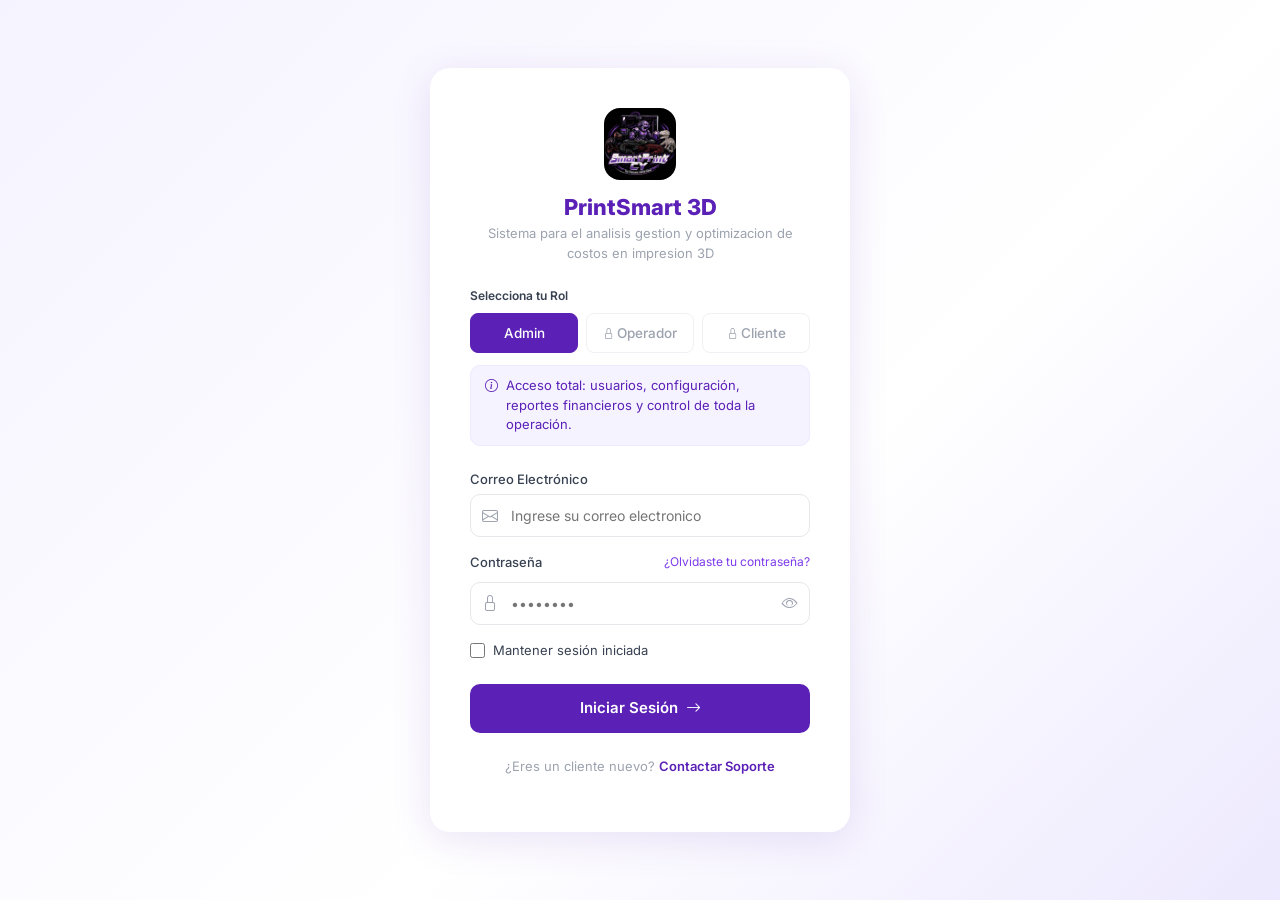
==== 3.TRIMESTRE/1. PROTOTIPO NAVEGABLE/index.html @ d1d39146 "Tercer trimestre" ====
<!DOCTYPE html>
<html lang="es">
<head>
  <meta charset="UTF-8" />
  <meta name="viewport" content="width=device-width, initial-scale=1.0"/>
  <title>PrintSmart 3D</title>

  <!--Favicon-->
  <link rel="icon" type="image/jpeg" href="assets/logo.jpeg"/>

  <!-- Bootstrap 5 (estilos) -->
  <link href="https://cdn.jsdelivr.net/npm/bootstrap@5.3.2/dist/css/bootstrap.min.css" rel="stylesheet"/>
  <!-- Iconos de Bootstrap -->
  <link href="https://cdn.jsdelivr.net/npm/bootstrap-icons@1.11.3/font/bootstrap-icons.min.css" rel="stylesheet"/>
  <!-- Fuente Inter de Google -->
  <link href="https://fonts.googleapis.com/css2?family=Inter:wght@400;500;600;700;800&display=swap" rel="stylesheet"/>

  <!-- Nuestros CSS propios -->
  <link rel="stylesheet" href="css/variables.css"/>
  <link rel="stylesheet" href="css/login.css"/>
</head>
<body>

  <!-- ==========================================
       PANTALLA DE LOGIN
  =========================================== -->
<div class="login-page">
    <div class="login-card">

      <!-- Logo -->
      <div class="login-logo">
        <img src="assets/logo.jpeg" alt="Logo PrintSmart 3D">
      </div>

      <div class="text-center mb-4">
        <h2 class="login-titulo">PrintSmart 3D</h2>
        <p class="login-subtitulo">Sistema para el analisis gestion y optimizacion de costos en impresion 3D</p>
      </div>

      <!-- Selector de Rol -->
      <p class="label-rol">Selecciona tu Rol</p>
      <div class="role-tabs" id="roleTabs">
        <button class="tab-rol activo" onclick="selectRole('Admin', this)">Admin</button>
        <button class="tab-rol" onclick="selectRole('Operador', this)">
            <i class="bi bi-lock" style="font-size:11px; margin-right:3px;"></i>Operador
        </button>
        <button class="tab-rol" onclick="selectRole('Cliente', this)">
            <i class="bi bi-lock" style="font-size:11px; margin-right:3px;"></i>Cliente
        </button>
      </div>

      <!-- Descripción del rol seleccionado -->
        <div class="role-desc mb-4">
            <i class="bi bi-info-circle" id="roleDescIcono"></i>
            <span id="roleDescTexto">
                Acceso total: usuarios, configuración, reportes financieros y control de toda la operación.
            </span>
        </div>

        <!-- Campos bloqueables -->

      <div id="formularioLogin">

        <!-- Campo Email -->
        <label class="campo-label">Correo Electrónico</label>
        <div class="campo-wrapper mb-3">
          <i class="bi bi-envelope campo-icono"></i>
          <input type="email" class="campo-input" id="emailInput"
                 placeholder="Ingrese su correo electronico"/>
        </div>

        <!-- Campo Contraseña -->
        <div class="d-flex justify-content-between mb-1">
          <label class="campo-label">Contraseña</label>
          <a href="#" class="link-olvide">¿Olvidaste tu contraseña?</a>
        </div>
        <div class="campo-wrapper mb-3">
          <i class="bi bi-lock campo-icono"></i>
          <input type="password" class="campo-input" id="passInput"
                 placeholder="••••••••" style="padding-right: 40px;"/>
          <span class="campo-ojo" onclick="toggleContrasena()">
            <i class="bi bi-eye" id="iconoOjo"></i>
          </span>
        </div>

        <!-- Recordar sesión -->
        <div class="d-flex align-items-center gap-2 mb-4">
          <input type="checkbox" id="recordar" class="check-custom"/>
          <label for="recordar" class="check-label">Mantener sesión iniciada</label>
        </div>

      </div><!-- fin formularioLogin -->

      <!-- Mensaje de error (reemplaza el alert) -->
      <div class="alerta-error" id="mensajeError"></div>

      <!-- Botón Iniciar Sesión -->
      <button class="btn-login" id="btnLogin" onclick="iniciarSesion()">
        Iniciar Sesión &nbsp;<i class="bi bi-arrow-right"></i>
      </button>
      <p class="texto-soporte mt-4">
        ¿Eres un cliente nuevo?
        <a href="#" class="link-soporte">Contactar Soporte</a>
      </p>

    </div>
  </div>

  <!-- Bootstrap JS -->
  <script src="https://cdn.jsdelivr.net/npm/bootstrap@5.3.2/dist/js/bootstrap.bundle.min.js"></script>
  <!-- Nuestro JS de Login -->
  <script src="js/login.js"></script>

</body>
</html>
---- 3.TRIMESTRE/1. PROTOTIPO NAVEGABLE/css/variables.css ----
/* =============================================
   VARIABLES GLOBALES
   Aquí defines los colores y tamaños del sitio.
   Cambiar un valor aquí lo cambia EN TODO EL SITIO.
============================================= */
:root {
  /* Paleta de morados */
  --purple-900: #3B0764;
  --purple-800: #4C1D95;
  --purple-700: #5B21B6; /* Color principal */
  --purple-600: #7C3AED;
  --purple-500: #8B5CF6;
  --purple-400: #A78BFA;
  --purple-100: #EDE9FE;
  --purple-50:  #F5F3FF;

  /* Colores de estado */
  --success:  #22C55E;
  --warning:  #F59E0B;
  --danger:   #EF4444;

  /* Textos */
  --text-dark:  #1F2937;
  --text-mid:   #374151;
  --text-muted: #9CA3AF;

  /* Fondo y bordes */
  --bg:     #F8F9FA;
  --border: #F0F0F5;
  --white:  #ffffff;

  /* Medidas del layout */
  --sidebar-ancho:  210px;
  --topbar-alto:     56px;
  --radio:           12px;

  /* Fuente */
  --fuente: 'Inter', sans-serif;
}

/* Reset básico */
* {
  box-sizing: border-box;
  margin: 0;
  padding: 0;
}

body {
  font-family: var(--fuente);
  background: var(--bg);
  color: var(--text-dark);
}

/* Clases de utilidad rápida */
.fw-500 { font-weight: 500; }
.fw-600 { font-weight: 600; }
.fw-700 { font-weight: 700; }
.fw-800 { font-weight: 800; }
.texto-morado  { color: var(--purple-700); }
.texto-muted   { color: var(--text-muted); }
.texto-muted-xs { color: var(--text-muted); font-size: 11.5px; }
.link-morado   { color: var(--purple-600); text-decoration: none; font-weight: 600; }
.link-morado:hover { text-decoration: underline; }
.divisor       { height: 1px; background: var(--border); margin: 16px 0; border: none; }
.estado-online { font-size: 12px; color: var(--success); }
---- 3.TRIMESTRE/1. PROTOTIPO NAVEGABLE/css/login.css ----
/* =============================================
   ESTILOS DE LA PÁGINA DE LOGIN
============================================= */

/* Fondo con gradiente suave */
.login-page {
  min-height: 100vh;
  background: linear-gradient(135deg, #F5F3FF 0%, #ffffff 60%, #EDE9FE 100%);
  display: flex;
  align-items: center;
  justify-content: center;
}

/* Tarjeta central del login */
.login-card {
  background: white;
  border-radius: 20px;
  padding: 40px;
  width: 100%;
  max-width: 420px;
  box-shadow: 0 8px 40px rgba(91, 33, 182, 0.12);
}

/* Logo circular arriba */
.login-logo {
  width: 72px;
  height: 72px;
  background: #1a0a2e;
  border-radius: 16px;
  display: flex;
  align-items: center;
  justify-content: center;
  margin: 0 auto 14px;
  overflow: hidden; /* Recorta la imagen según el border-radius */
}

/* Ajuste de la imagen interna */
.login-logo img {
  width: 100%;
  height: 100%;
  object-fit: cover; /* R hise y llena todo el contenedor sin deformarse */
  display: block;
}

.login-titulo {
  font-size: 22px;
  font-weight: 800;
  color: var(--purple-700);
  margin-bottom: 4px;
}

.login-subtitulo {
  font-size: 13px;
  color: var(--text-muted);
}

/* Selector de roles */
.label-rol {
  font-size: 12px;
  font-weight: 600;
  color: var(--text-mid);
  margin-bottom: 8px;
}

.role-tabs {
  display: flex;
  gap: 8px;
  margin-bottom: 12px;
}

.tab-rol {
  flex: 1;
  padding: 9px 0;
  border: 1px solid var(--border);
  background: white;
  border-radius: 8px;
  font-size: 13.5px;
  font-weight: 500;
  color: var(--text-muted);
  cursor: pointer;
  font-family: var(--fuente);
  transition: all 0.2s;
}

.tab-rol:hover {
  border-color: var(--purple-400);
  color: var(--purple-700);
}

.tab-rol.activo {
  background: var(--purple-700);
  color: white;
  border-color: var(--purple-700);
}

/* Caja de descripción del rol */
.role-desc {
  background: var(--purple-50);
  border: 1px solid var(--purple-100);
  border-radius: 10px;
  padding: 10px 14px;
  font-size: 13px;
  color: var(--purple-700);
  display: flex;
  gap: 8px;
  align-items: flex-start;
}

/* Etiqueta de campo */
.campo-label {
  font-size: 13px;
  font-weight: 500;
  color: var(--text-mid);
  display: block;
  margin-bottom: 5px;
}

/* Wrapper con icono izquierdo */
.campo-wrapper {
  position: relative;
}

.campo-icono {
  position: absolute;
  left: 12px;
  top: 50%;
  transform: translateY(-50%);
  color: var(--text-muted);
  font-size: 16px;
}

/* Input del login */
.campo-input {
  width: 100%;
  border: 1px solid #E5E7EB;
  border-radius: 10px;
  padding: 10px 14px 10px 40px;
  font-size: 14px;
  font-family: var(--fuente);
  color: var(--text-mid);
  outline: none;
  transition: border-color 0.2s;
}

.campo-input:focus {
  border-color: var(--purple-500);
  box-shadow: 0 0 0 3px rgba(139, 92, 246, 0.12);
}

/* Ojo para mostrar/ocultar contraseña */
.campo-ojo {
  position: absolute;
  right: 12px;
  top: 50%;
  transform: translateY(-50%);
  color: var(--text-muted);
  cursor: pointer;
  font-size: 16px;
}

/* Enlace "olvidaste contraseña" */
.link-olvide {
  font-size: 12px;
  color: var(--purple-600);
  text-decoration: none;
}

.link-olvide:hover { text-decoration: underline; }

/* Checkbox */
.check-custom {
  width: 15px;
  height: 15px;
  accent-color: var(--purple-700);
  cursor: pointer;
}

.check-label {
  font-size: 13px;
  color: var(--text-mid);
  cursor: pointer;
}

/* Botón principal de login */
.btn-login {
  width: 100%;
  background: var(--purple-700);
  color: white;
  border: none;
  border-radius: 10px;
  padding: 13px;
  font-size: 15px;
  font-weight: 600;
  font-family: var(--fuente);
  cursor: pointer;
  transition: background 0.2s, transform 0.1s;
}

.btn-login:hover {
  background: var(--purple-800);
  transform: translateY(-1px);
}

.btn-login:active { transform: translateY(0); }

/* Texto inferior */
.texto-soporte {
  font-size: 13px;
  color: var(--text-muted);
  text-align: center;
}

.link-soporte {
  color: var(--purple-700);
  font-weight: 600;
  text-decoration: none;
}

.link-soporte:hover { text-decoration: underline; }
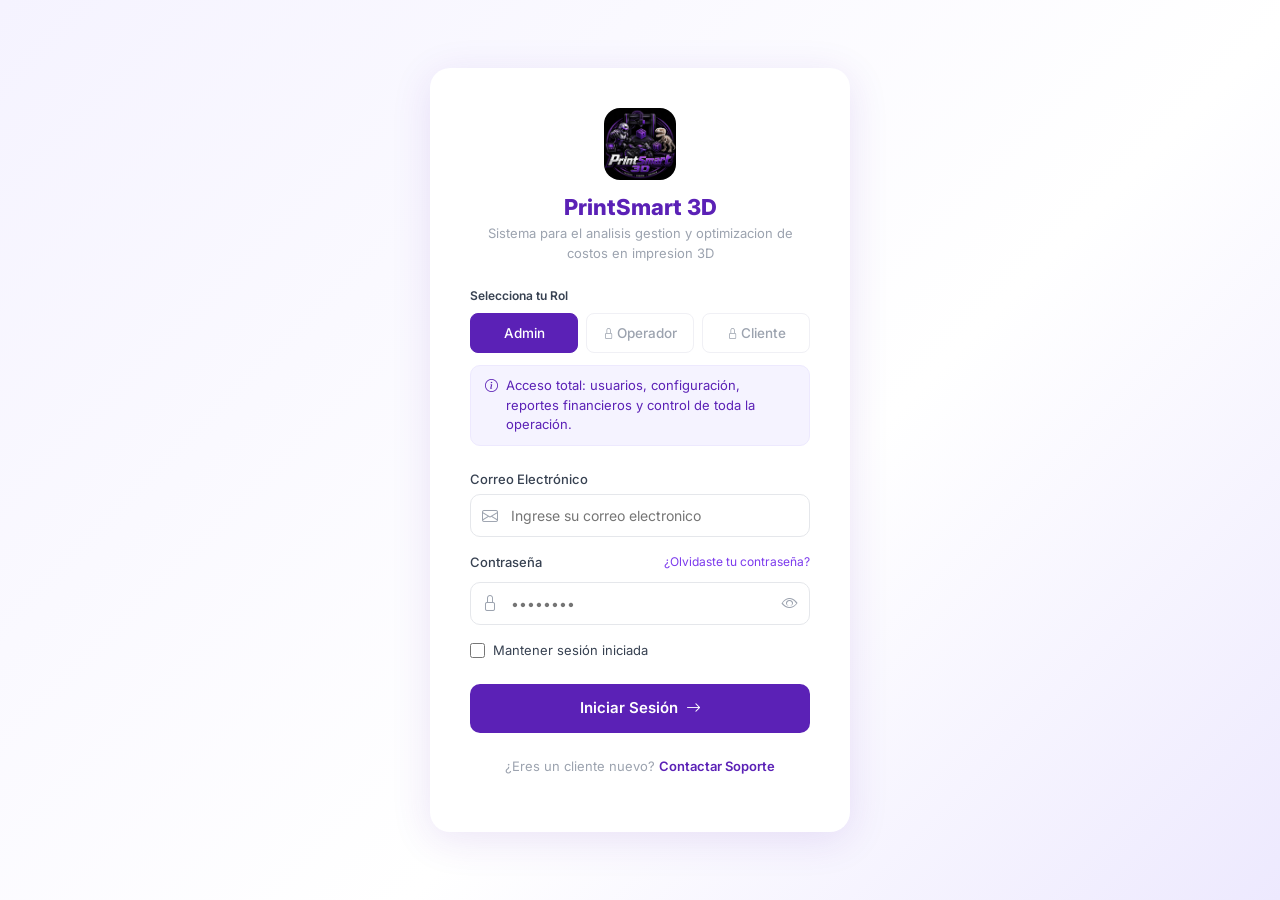
==== commit 6424214a: "actualicacion de logo en index" ====
--- a/3.TRIMESTRE/1. PROTOTIPO NAVEGABLE/index.html
+++ b/3.TRIMESTRE/1. PROTOTIPO NAVEGABLE/index.html
@@ -6,7 +6,7 @@
   <title>PrintSmart 3D</title>
 
   <!--Favicon-->
-  <link rel="icon" type="image/jpeg" href="assets/logo.jpeg"/>
+  <link rel="icon" type="image/jpeg" href="assets/logo2.jpeg"/>
 
   <!-- Bootstrap 5 (estilos) -->
   <link href="https://cdn.jsdelivr.net/npm/bootstrap@5.3.2/dist/css/bootstrap.min.css" rel="stylesheet"/>
@@ -29,7 +29,7 @@
 
       <!-- Logo -->
       <div class="login-logo">
-        <img src="assets/logo.jpeg" alt="Logo PrintSmart 3D">
+        <img src="assets/logo2.jpeg" alt="Logo PrintSmart 3D">
       </div>
 
       <div class="text-center mb-4">
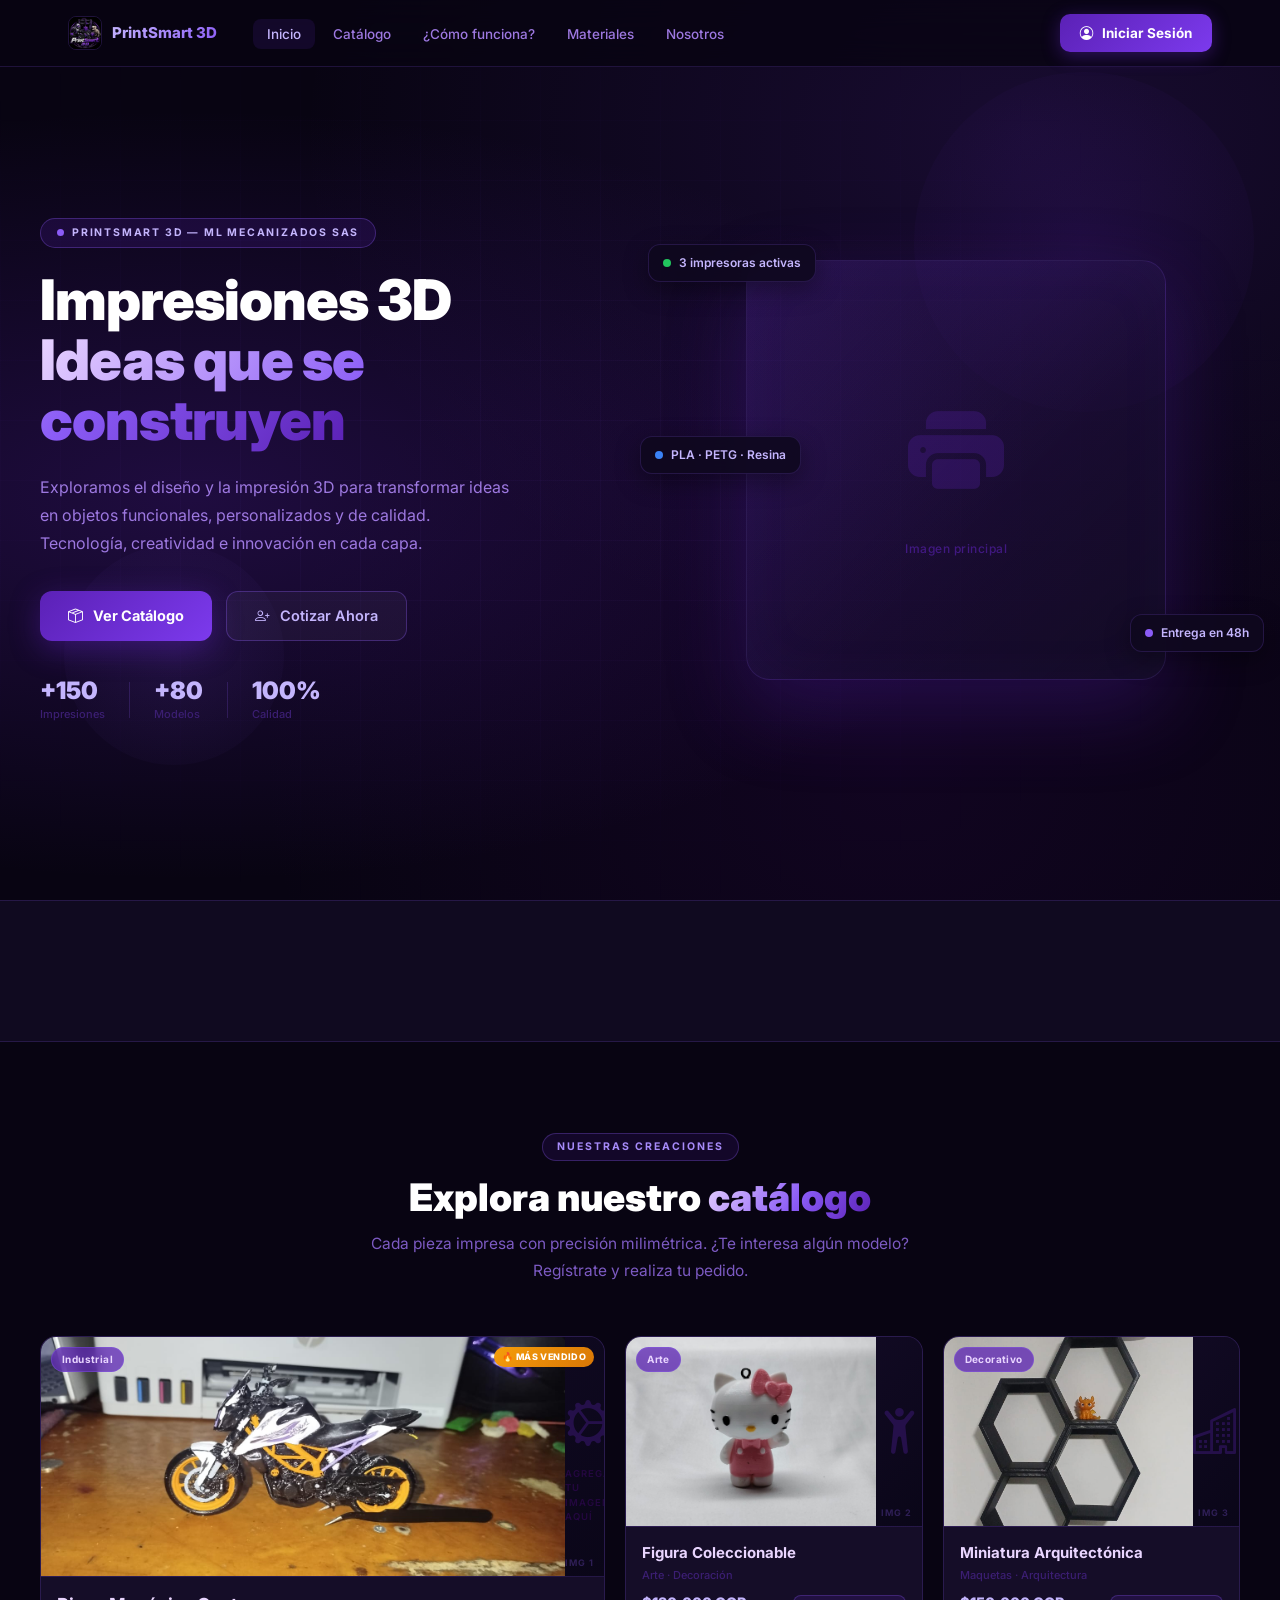
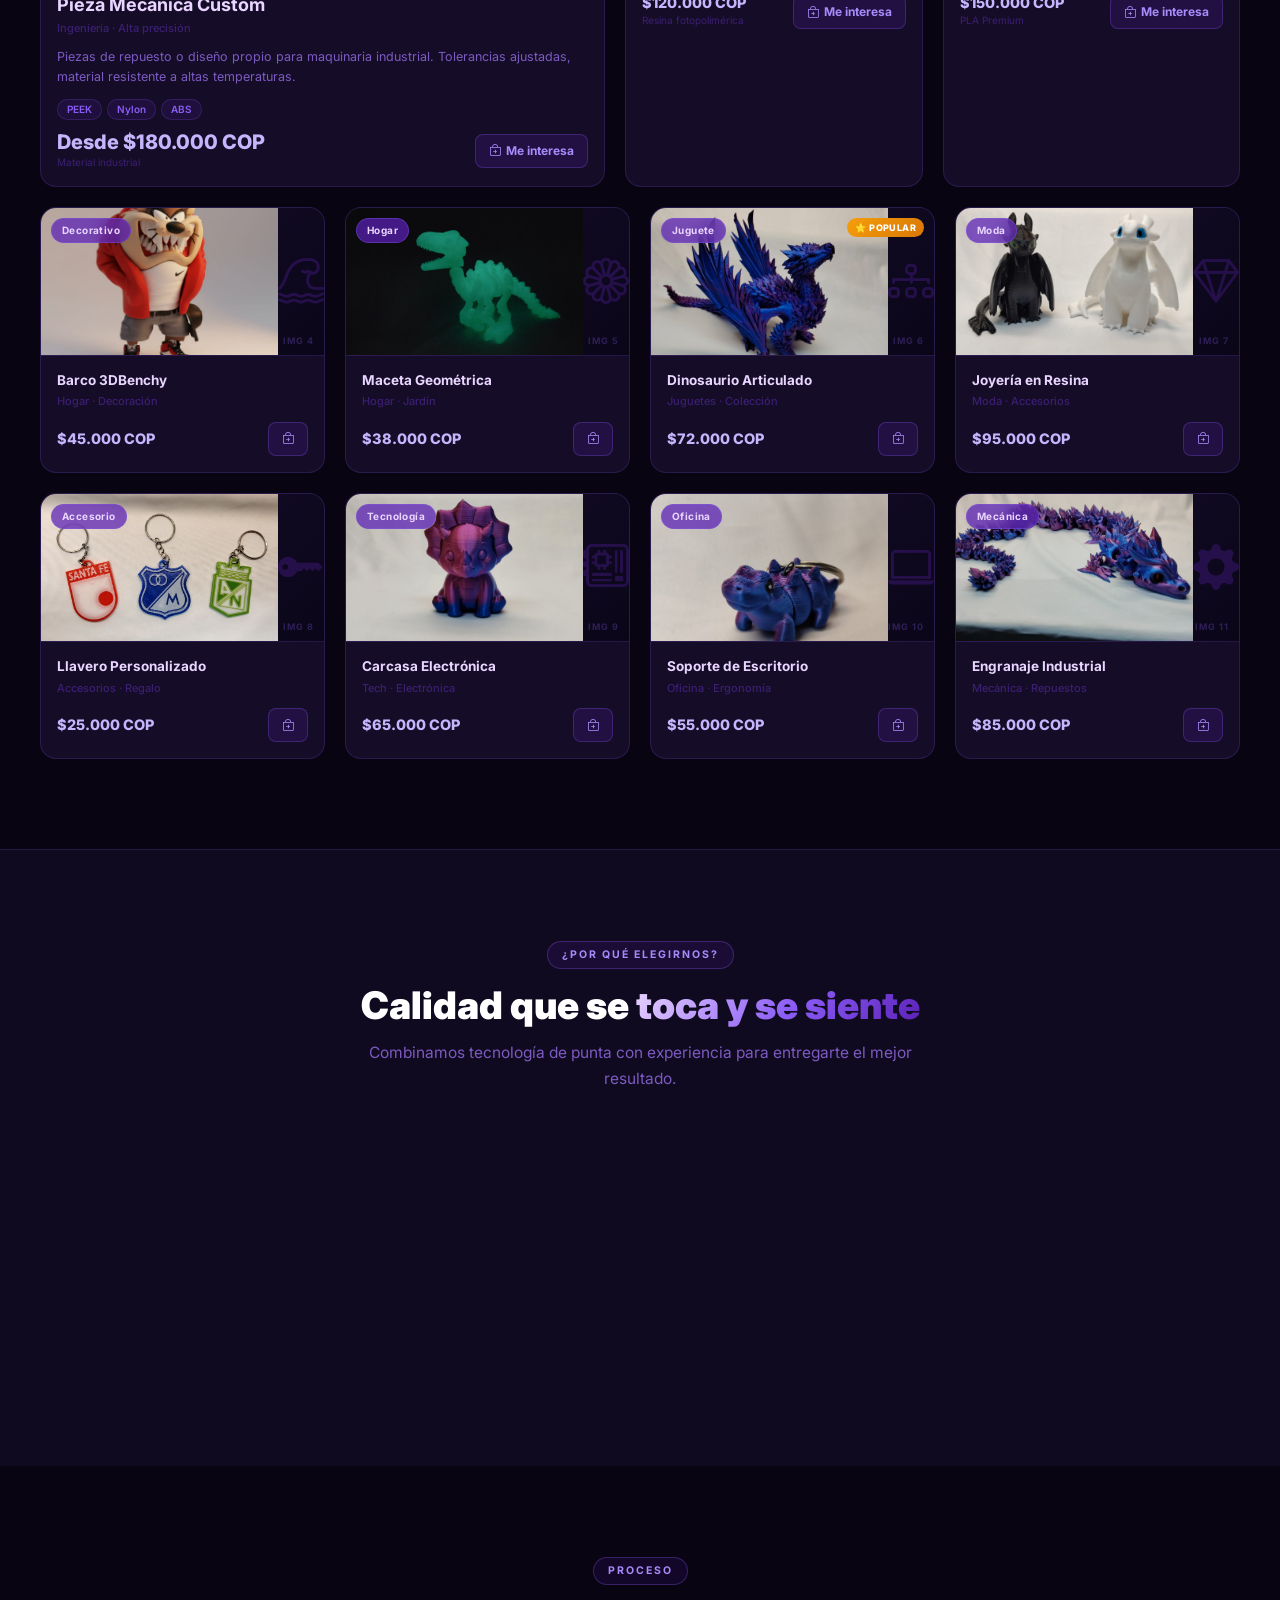
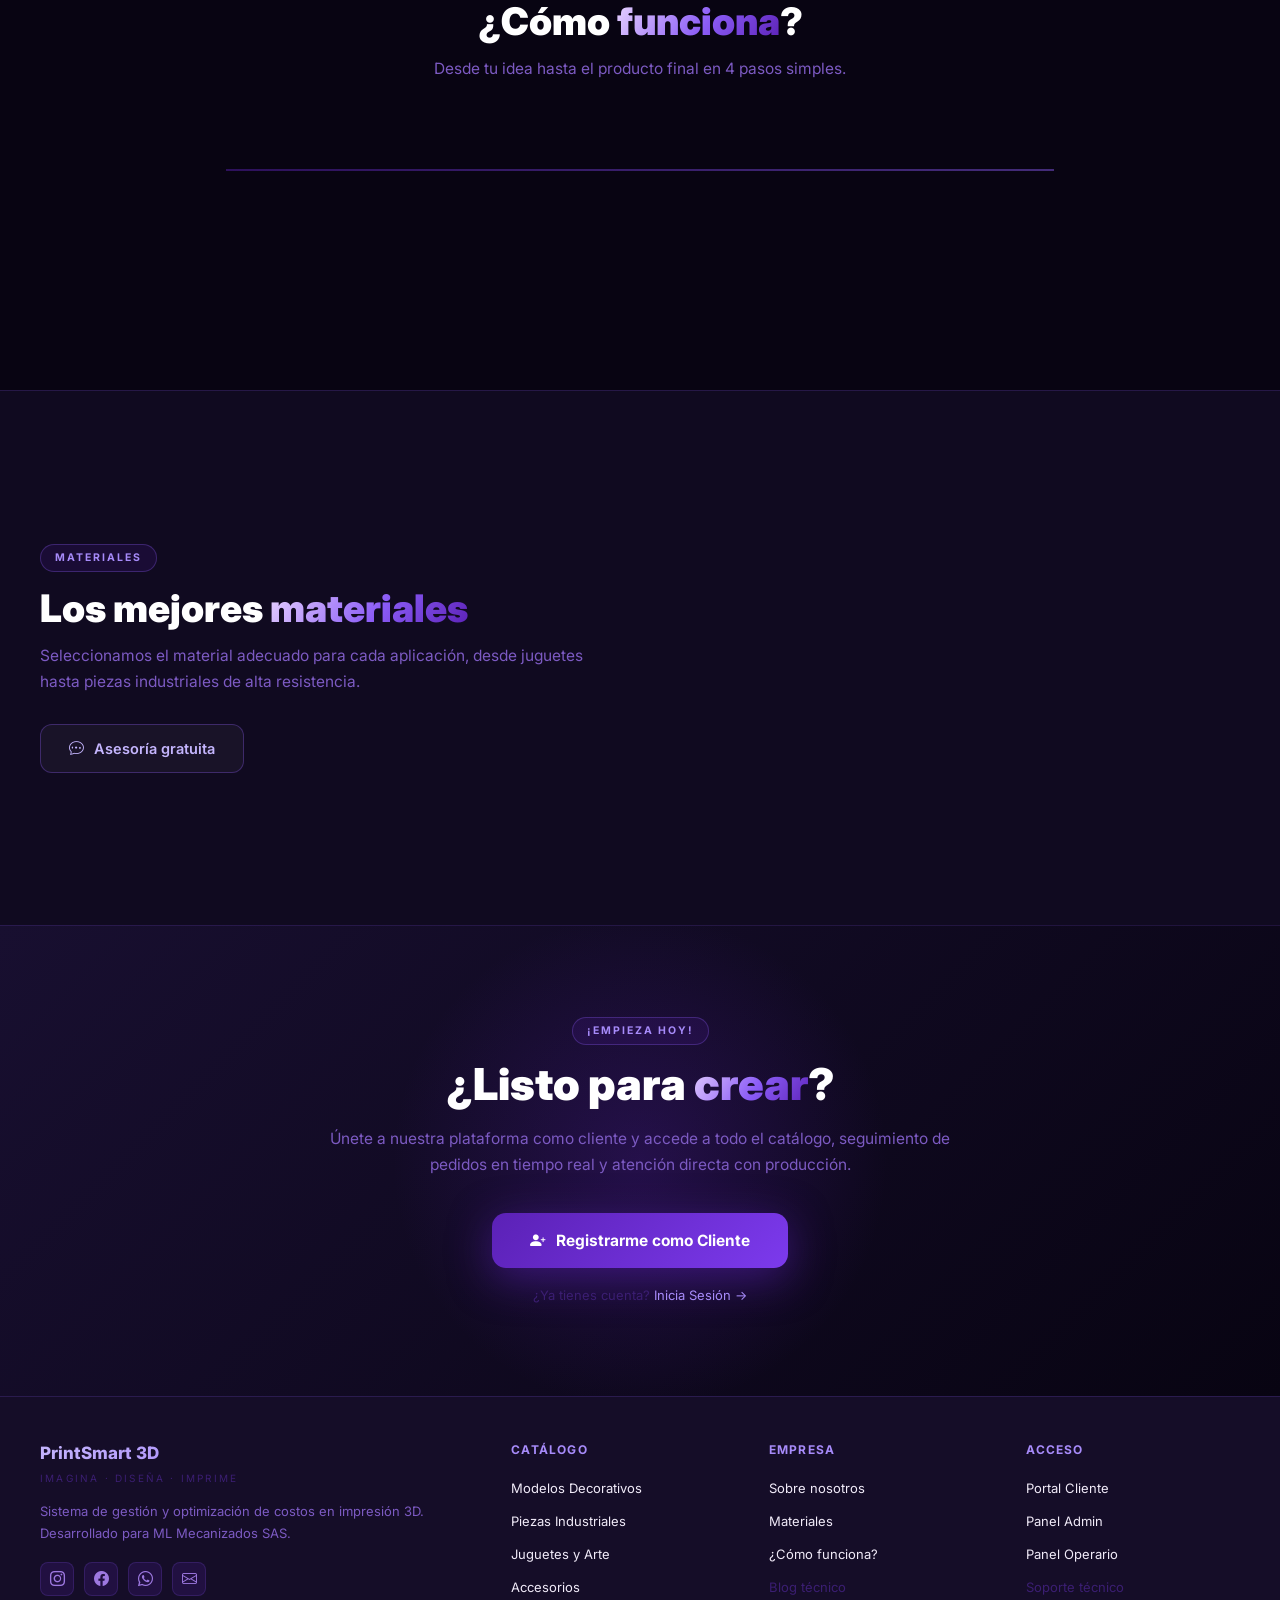
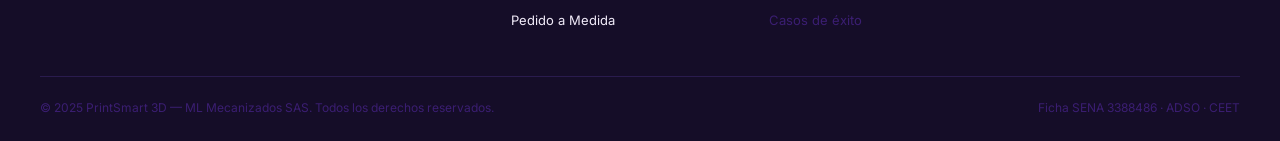
==== commit a6c1a0d1: "Ajustes en index" ====
--- a/3.TRIMESTRE/1. PROTOTIPO NAVEGABLE/index.html
+++ b/3.TRIMESTRE/1. PROTOTIPO NAVEGABLE/index.html
@@ -4,112 +4,863 @@
   <meta charset="UTF-8" />
   <meta name="viewport" content="width=device-width, initial-scale=1.0"/>
   <title>PrintSmart 3D</title>
-
-  <!--Favicon-->
   <link rel="icon" type="image/jpeg" href="assets/logo2.jpeg"/>
 
-  <!-- Bootstrap 5 (estilos) -->
+  <!-- Bootstrap 5 -->
   <link href="https://cdn.jsdelivr.net/npm/bootstrap@5.3.2/dist/css/bootstrap.min.css" rel="stylesheet"/>
-  <!-- Iconos de Bootstrap -->
+  <!-- Bootstrap Icons -->
   <link href="https://cdn.jsdelivr.net/npm/bootstrap-icons@1.11.3/font/bootstrap-icons.min.css" rel="stylesheet"/>
-  <!-- Fuente Inter de Google -->
-  <link href="https://fonts.googleapis.com/css2?family=Inter:wght@400;500;600;700;800&display=swap" rel="stylesheet"/>
-
-  <!-- Nuestros CSS propios -->
+  <!-- Inter Font -->
+  <link href="https://fonts.googleapis.com/css2?family=Inter:wght@400;500;600;700;800;900&display=swap" rel="stylesheet"/>
+
+  <!-- CSS propios -->
   <link rel="stylesheet" href="css/variables.css"/>
-  <link rel="stylesheet" href="css/login.css"/>
+  <link rel="stylesheet" href="css/landing.css"/>
 </head>
-<body>
-
-  <!-- ==========================================
-       PANTALLA DE LOGIN
-  =========================================== -->
-<div class="login-page">
-    <div class="login-card">
-
-      <!-- Logo -->
-      <div class="login-logo">
-        <img src="assets/logo2.jpeg" alt="Logo PrintSmart 3D">
-      </div>
-
-      <div class="text-center mb-4">
-        <h2 class="login-titulo">PrintSmart 3D</h2>
-        <p class="login-subtitulo">Sistema para el analisis gestion y optimizacion de costos en impresion 3D</p>
-      </div>
-
-      <!-- Selector de Rol -->
-      <p class="label-rol">Selecciona tu Rol</p>
-      <div class="role-tabs" id="roleTabs">
-        <button class="tab-rol activo" onclick="selectRole('Admin', this)">Admin</button>
-        <button class="tab-rol" onclick="selectRole('Operador', this)">
-            <i class="bi bi-lock" style="font-size:11px; margin-right:3px;"></i>Operador
+<body class="landing-body">
+
+<!--NAVBAR-->
+<nav class="lnav" id="lnav">
+  <div class="lnav-inner">
+
+    <a class="lnav-brand" href="#">
+      <img src="assets/logo2.jpeg" alt="PrintSmart 3D" class="lnav-logo-img"/>
+      <span class="lnav-brand-txt">PrintSmart 3D</span>
+    </a>
+
+    <ul class="lnav-links">
+      <li><a href="#inicio"       class="lnav-active">Inicio</a></li>
+      <li><a href="#catalogo">Catálogo</a></li>
+      <li><a href="#como-funciona">¿Cómo funciona?</a></li>
+      <li><a href="#materiales">Materiales</a></li>
+      <li><a href="#nosotros">Nosotros</a></li>
+    </ul>
+
+    <button class="btn-lnav-login" onclick="abrirModal('Admin')">
+      <i class="bi bi-person-circle"></i> Iniciar Sesión
+    </button>
+
+  </div>
+</nav>
+
+<!--HERO -->
+<section class="hero-wrap" id="inicio">
+  <div class="hero-grid-bg"></div>
+  <div class="hero-orb o1"></div>
+  <div class="hero-orb o2"></div>
+
+  <div class="hero-inner">
+
+    <!-- Texto izquierdo -->
+    <div>
+      <div class="hero-badge">
+        <div class="badge-pulse"></div>
+        PrintSmart 3D — ML Mecanizados SAS
+      </div>
+
+      <h1 class="hero-h1">
+        Impresiones 3D<br>
+        <span class="grad-txt">Ideas que se construyen</span>
+      </h1>
+
+      <p class="hero-desc">
+        Exploramos el diseño y la impresión 3D para transformar ideas
+        en objetos funcionales, personalizados y de calidad.
+        Tecnología, creatividad e innovación en cada capa.
+      </p>
+
+      <div class="hero-btns">
+        <button class="btn-hero-p"
+          onclick="document.getElementById('catalogo').scrollIntoView({behavior:'smooth'})">
+          <i class="bi bi-box-seam"></i> Ver Catálogo
         </button>
-        <button class="tab-rol" onclick="selectRole('Cliente', this)">
-            <i class="bi bi-lock" style="font-size:11px; margin-right:3px;"></i>Cliente
+        <button class="btn-hero-s" onclick="abrirModal('Cliente')">
+          <i class="bi bi-person-plus"></i> Cotizar Ahora
         </button>
       </div>
 
-      <!-- Descripción del rol seleccionado -->
-        <div class="role-desc mb-4">
-            <i class="bi bi-info-circle" id="roleDescIcono"></i>
-            <span id="roleDescTexto">
-                Acceso total: usuarios, configuración, reportes financieros y control de toda la operación.
-            </span>
-        </div>
-
-        <!-- Campos bloqueables -->
-
-      <div id="formularioLogin">
-
-        <!-- Campo Email -->
-        <label class="campo-label">Correo Electrónico</label>
-        <div class="campo-wrapper mb-3">
-          <i class="bi bi-envelope campo-icono"></i>
-          <input type="email" class="campo-input" id="emailInput"
-                 placeholder="Ingrese su correo electronico"/>
-        </div>
-
-        <!-- Campo Contraseña -->
-        <div class="d-flex justify-content-between mb-1">
-          <label class="campo-label">Contraseña</label>
-          <a href="#" class="link-olvide">¿Olvidaste tu contraseña?</a>
-        </div>
-        <div class="campo-wrapper mb-3">
-          <i class="bi bi-lock campo-icono"></i>
-          <input type="password" class="campo-input" id="passInput"
-                 placeholder="••••••••" style="padding-right: 40px;"/>
-          <span class="campo-ojo" onclick="toggleContrasena()">
-            <i class="bi bi-eye" id="iconoOjo"></i>
-          </span>
-        </div>
-
-        <!-- Recordar sesión -->
-        <div class="d-flex align-items-center gap-2 mb-4">
-          <input type="checkbox" id="recordar" class="check-custom"/>
-          <label for="recordar" class="check-label">Mantener sesión iniciada</label>
-        </div>
-
-      </div><!-- fin formularioLogin -->
-
-      <!-- Mensaje de error (reemplaza el alert) -->
-      <div class="alerta-error" id="mensajeError"></div>
-
-      <!-- Botón Iniciar Sesión -->
-      <button class="btn-login" id="btnLogin" onclick="iniciarSesion()">
+      <div class="hero-ministats">
+        <div class="hero-mini-item">
+          <div class="hero-mini-num">+150</div>
+          <div class="hero-mini-lbl">Impresiones</div>
+        </div>
+        <div class="hero-mini-div"></div>
+        <div class="hero-mini-item">
+          <div class="hero-mini-num">+80</div>
+          <div class="hero-mini-lbl">Modelos</div>
+        </div>
+        <div class="hero-mini-div"></div>
+        <div class="hero-mini-item">
+          <div class="hero-mini-num">100%</div>
+          <div class="hero-mini-lbl">Calidad</div>
+        </div>
+      </div>
+    </div>
+
+    <!-- Visual derecho — IMAGEN HERO (espacio para foto principal) -->
+    <div class="hero-visual">
+      <div class="hchip c1">
+        <div class="cdot verde"></div> 3 impresoras activas
+      </div>
+      <div class="hchip c2">
+        <div class="cdot morado"></div> Entrega en 48h
+      </div>
+      <div class="hchip c3">
+        <div class="cdot azul"></div> PLA · PETG · Resina
+      </div>
+
+      <div class="hero-frame">
+        <!--
+          ╔══════════════════════════════════╗
+          ║  IMAGEN HERO — coloca aquí tu    ║
+          ║  foto principal de la impresora  ║
+          ║  o el producto estrella.         ║
+          ║                                  ║
+          ║  Reemplaza este div por:         ║
+          ║  <img src="assets/hero.jpg"      ║
+          ║       style="width:100%;         ║
+          ║       height:100%;               ║
+          ║       object-fit:cover"/>        ║
+          ╚══════════════════════════════════╝
+        -->
+        <div class="hero-placeholder-icon">
+          <i class="bi bi-printer-fill"></i>
+          <span>Imagen principal</span>
+        </div>
+      </div>
+    </div>
+
+  </div>
+</section>
+
+<!-- BARRA DE ESTADÍSTICAS -->
+<section class="stats-bar">
+  <div class="stats-inner">
+    <div class="fade-up">
+      <div class="stat-num">+150</div>
+      <div class="stat-lbl">Impresiones realizadas</div>
+    </div>
+    <div class="fade-up">
+      <div class="stat-num">+80</div>
+      <div class="stat-lbl">Modelos diseñados</div>
+    </div>
+    <div class="fade-up">
+      <div class="stat-num">100%</div>
+      <div class="stat-lbl">Proyectos personalizados</div>
+    </div>
+    <div class="fade-up">
+      <div class="stat-num">48h</div>
+      <div class="stat-lbl">Tiempo promedio de entrega</div>
+    </div>
+  </div>
+</section>
+
+<!--CATÁLOGO — 11 PRODUCTOS -->
+<section class="catalogo-sec" id="catalogo">
+  <div class="sec-wrap">
+
+    <div class="cat-header">
+      <div class="sec-tag">Nuestras Creaciones</div>
+      <h2 class="sec-h2">Explora nuestro <span class="grad-txt">catálogo</span></h2>
+      <p class="sec-sub">
+        Cada pieza impresa con precisión milimétrica.
+        ¿Te interesa algún modelo? Regístrate y realiza tu pedido.
+      </p>
+    </div>
+
+    <!-- ── FILA 1: 1 grande + 2 medianos ── -->
+    <div class="prod-fila-top">
+
+      <!-- PRODUCTO 1 — FEATURED -->
+      <div class="pcard featured" onclick="mostrarInteres('Pieza Mecánica Custom')">
+        <div class="pimg">
+          <img src="img/7.jpeg"
+              style="width:100%; height:100%; object-fit:cover;"/>
+          <div class="pimg-icon">
+            <i class="bi bi-gear-wide-connected"></i>
+            <span class="pimg-lbl">AGREGA TU IMAGEN AQUÍ</span>
+          </div>
+          <span class="pbadge">Industrial</span>
+          <span class="pbadge-hot">🔥 Más vendido</span>
+          <span class="img-num">IMG 1</span>
+        </div>
+        <div class="pbody">
+          <div class="pnombre">Pieza Mecánica Custom</div>
+          <div class="pcategoria">Ingeniería · Alta precisión</div>
+          <div class="pdesc">
+            Piezas de repuesto o diseño propio para maquinaria industrial.
+            Tolerancias ajustadas, material resistente a altas temperaturas.
+          </div>
+          <div class="ptags">
+            <span class="ptag">PEEK</span>
+            <span class="ptag">Nylon</span>
+            <span class="ptag">ABS</span>
+          </div>
+          <div class="pfooter">
+            <div>
+              <div class="pprecio">Desde $180.000 COP</div>
+              <div class="pmaterial">Material industrial</div>
+            </div>
+            <button class="btn-interes"
+              onclick="event.stopPropagation(); mostrarInteres('Pieza Mecánica Custom')">
+              <i class="bi bi-bag-plus"></i> Me interesa
+            </button>
+          </div>
+        </div>
+      </div>
+
+      <!-- PRODUCTO 2 — MEDIUM -->
+      <div class="pcard medium" onclick="mostrarInteres('Figura Coleccionable')">
+        <div class="pimg">
+            <img src="img/9.jpeg"
+              style="width:100%; height:100%; object-fit:cover;"/>
+          <div class="pimg-icon">
+            <i class="bi bi-person-arms-up"></i>
+          </div>
+          <span class="pbadge">Arte</span>
+          <span class="img-num">IMG 2</span>
+        </div>
+        <div class="pbody">
+          <div class="pnombre">Figura Coleccionable</div>
+          <div class="pcategoria">Arte · Decoración</div>
+          <div class="pfooter">
+            <div>
+              <div class="pprecio">$120.000 COP</div>
+              <div class="pmaterial">Resina fotopolimérica</div>
+            </div>
+            <button class="btn-interes"
+              onclick="event.stopPropagation(); mostrarInteres('Figura Coleccionable')">
+              <i class="bi bi-bag-plus"></i> Me interesa
+            </button>
+          </div>
+        </div>
+      </div>
+
+      <!-- PRODUCTO 3 — MEDIUM -->
+      <div class="pcard medium" onclick="mostrarInteres('Miniatura Arquitectónica')">
+        <div class="pimg">
+          <img src="img/8.jpeg"
+            style="width:100%; height:100%; object-fit:cover;"/>
+          <div class="pimg-icon">
+            <i class="bi bi-buildings"></i>
+          </div>
+          <span class="pbadge">Decorativo</span>
+          <span class="img-num">IMG 3</span>
+        </div>
+        <div class="pbody">
+          <div class="pnombre">Miniatura Arquitectónica</div>
+          <div class="pcategoria">Maquetas · Arquitectura</div>
+          <div class="pfooter">
+            <div>
+              <div class="pprecio">$150.000 COP</div>
+              <div class="pmaterial">PLA Premium</div>
+            </div>
+            <button class="btn-interes"
+              onclick="event.stopPropagation(); mostrarInteres('Miniatura Arquitectónica')">
+              <i class="bi bi-bag-plus"></i> Me interesa
+            </button>
+          </div>
+        </div>
+      </div>
+
+    </div><!-- fin fila-top -->
+
+    <!-- ── FILA 2: 4 pequeños ── -->
+    <div class="prod-fila-mid">
+
+      <!-- PRODUCTO 4 -->
+      <div class="pcard small" onclick="mostrarInteres('Barco 3DBenchy')">
+        <div class="pimg">
+          <img src="img/6.jpeg"
+              style="width:100%; height:100%; object-fit:cover;"/>
+          <div class="pimg-icon"><i class="bi bi-tsunami"></i></div>
+          <span class="pbadge">Decorativo</span>
+          <span class="img-num">IMG 4</span>
+        </div>
+        <div class="pbody">
+          <div class="pnombre">Barco 3DBenchy</div>
+          <div class="pcategoria">Hogar · Decoración</div>
+          <div class="pfooter">
+            <div><div class="pprecio">$45.000 COP</div></div>
+            <button class="btn-interes"
+              onclick="event.stopPropagation(); mostrarInteres('Barco 3DBenchy')">
+              <i class="bi bi-bag-plus"></i>
+            </button>
+          </div>
+        </div>
+      </div>
+
+      <!-- PRODUCTO 5 -->
+      <div class="pcard small" onclick="mostrarInteres('Maceta Geométrica')">
+        <div class="pimg">
+          <img src="img/5.jpeg"
+              style="width:100%; height:100%; object-fit:cover;"/>
+          <div class="pimg-icon"><i class="bi bi-flower1"></i></div>
+          <span class="pbadge">Hogar</span>
+          <span class="img-num">IMG 5</span>
+        </div>
+        <div class="pbody">
+          <div class="pnombre">Maceta Geométrica</div>
+          <div class="pcategoria">Hogar · Jardín</div>
+          <div class="pfooter">
+            <div><div class="pprecio">$38.000 COP</div></div>
+            <button class="btn-interes"
+              onclick="event.stopPropagation(); mostrarInteres('Maceta Geométrica')">
+              <i class="bi bi-bag-plus"></i>
+            </button>
+          </div>
+        </div>
+      </div>
+
+      <!-- PRODUCTO 6 -->
+      <div class="pcard small" onclick="mostrarInteres('Dinosaurio Articulado')">
+        <div class="pimg">
+         <img src="img/4.jpeg"
+              style="width:100%; height:100%; object-fit:cover;"/>
+          <div class="pimg-icon"><i class="bi bi-diagram-3"></i></div>
+          <span class="pbadge">Juguete</span>
+          <span class="pbadge-hot">⭐ Popular</span>
+          <span class="img-num">IMG 6</span>
+        </div>
+        <div class="pbody">
+          <div class="pnombre">Dinosaurio Articulado</div>
+          <div class="pcategoria">Juguetes · Colección</div>
+          <div class="pfooter">
+            <div><div class="pprecio">$72.000 COP</div></div>
+            <button class="btn-interes"
+              onclick="event.stopPropagation(); mostrarInteres('Dinosaurio Articulado')">
+              <i class="bi bi-bag-plus"></i>
+            </button>
+          </div>
+        </div>
+      </div>
+
+      <!-- PRODUCTO 7 -->
+      <div class="pcard small" onclick="mostrarInteres('Joyería en Resina')">
+        <div class="pimg">
+          <img src="img/2.jpeg"
+              style="width:100%; height:100%; object-fit:cover;"/>
+          <div class="pimg-icon"><i class="bi bi-gem"></i></div>
+          <span class="pbadge">Moda</span>
+          <span class="img-num">IMG 7</span>
+        </div>
+        <div class="pbody">
+          <div class="pnombre">Joyería en Resina</div>
+          <div class="pcategoria">Moda · Accesorios</div>
+          <div class="pfooter">
+            <div><div class="pprecio">$95.000 COP</div></div>
+            <button class="btn-interes"
+              onclick="event.stopPropagation(); mostrarInteres('Joyería en Resina')">
+              <i class="bi bi-bag-plus"></i>
+            </button>
+          </div>
+        </div>
+      </div>
+
+    </div><!-- fin fila-mid -->
+
+    <!-- ── FILA 3: 4 pequeños ── -->
+    <div class="prod-fila-bot">
+
+      <!-- PRODUCTO 8 -->
+      <div class="pcard small" onclick="mostrarInteres('Llavero Personalizado')">
+        <div class="pimg">
+          <img src="img/3.jpeg"
+              style="width:100%; height:100%; object-fit:cover;"/>
+          <div class="pimg-icon"><i class="bi bi-key-fill"></i></div>
+          <span class="pbadge">Accesorio</span>
+          <span class="img-num">IMG 8</span>
+        </div>
+        <div class="pbody">
+          <div class="pnombre">Llavero Personalizado</div>
+          <div class="pcategoria">Accesorios · Regalo</div>
+          <div class="pfooter">
+            <div><div class="pprecio">$25.000 COP</div></div>
+            <button class="btn-interes"
+              onclick="event.stopPropagation(); mostrarInteres('Llavero Personalizado')">
+              <i class="bi bi-bag-plus"></i>
+            </button>
+          </div>
+        </div>
+      </div>
+
+      <!-- PRODUCTO 9 -->
+      <div class="pcard small" onclick="mostrarInteres('Carcasa Electrónica')">
+        <div class="pimg">
+          <img src="img/12.jpeg"
+              style="width:100%; height:100%; object-fit:cover;"/>
+          <div class="pimg-icon"><i class="bi bi-motherboard"></i></div>
+          <span class="pbadge">Tecnología</span>
+          <span class="img-num">IMG 9</span>
+        </div>
+        <div class="pbody">
+          <div class="pnombre">Carcasa Electrónica</div>
+          <div class="pcategoria">Tech · Electrónica</div>
+          <div class="pfooter">
+            <div><div class="pprecio">$65.000 COP</div></div>
+            <button class="btn-interes"
+              onclick="event.stopPropagation(); mostrarInteres('Carcasa Electrónica')">
+              <i class="bi bi-bag-plus"></i>
+            </button>
+          </div>
+        </div>
+      </div>
+
+      <!-- PRODUCTO 10 -->
+      <div class="pcard small" onclick="mostrarInteres('Soporte de Escritorio')">
+        <div class="pimg">
+         <img src="img/11.jpeg"
+              style="width:100%; height:100%; object-fit:cover;"/>
+          <div class="pimg-icon"><i class="bi bi-laptop"></i></div>
+          <span class="pbadge">Oficina</span>
+          <span class="img-num">IMG 10</span>
+        </div>
+        <div class="pbody">
+          <div class="pnombre">Soporte de Escritorio</div>
+          <div class="pcategoria">Oficina · Ergonomía</div>
+          <div class="pfooter">
+            <div><div class="pprecio">$55.000 COP</div></div>
+            <button class="btn-interes"
+              onclick="event.stopPropagation(); mostrarInteres('Soporte de Escritorio')">
+              <i class="bi bi-bag-plus"></i>
+            </button>
+          </div>
+        </div>
+      </div>
+
+      <!-- PRODUCTO 11 -->
+      <div class="pcard small" onclick="mostrarInteres('Engranaje Industrial')">
+        <div class="pimg">
+          <img src="img/1.jpeg"
+              style="width:100%; height:100%; object-fit:cover;"/>
+          <div class="pimg-icon"><i class="bi bi-gear-fill"></i></div>
+          <span class="pbadge">Mecánica</span>
+          <span class="img-num">IMG 11</span>
+        </div>
+        <div class="pbody">
+          <div class="pnombre">Engranaje Industrial</div>
+          <div class="pcategoria">Mecánica · Repuestos</div>
+          <div class="pfooter">
+            <div><div class="pprecio">$85.000 COP</div></div>
+            <button class="btn-interes"
+              onclick="event.stopPropagation(); mostrarInteres('Engranaje Industrial')">
+              <i class="bi bi-bag-plus"></i>
+            </button>
+          </div>
+        </div>
+      </div>
+
+    </div><!-- fin fila-bot -->
+
+  </div><!-- fin sec-wrap -->
+</section>
+
+<!--¿POR QUÉ ELEGIRNOS?-->
+<section class="features-sec" id="nosotros">
+  <div class="sec-wrap text-center">
+    <div class="sec-tag">¿Por qué elegirnos?</div>
+    <h2 class="sec-h2">Calidad que se <span class="grad-txt">toca y se siente</span></h2>
+    <p class="sec-sub">
+      Combinamos tecnología de punta con experiencia para entregarte el mejor resultado.
+    </p>
+
+    <div class="features-grid">
+      <div class="fcard fade-up">
+        <div class="fcard-ico">🖨️</div>
+        <div class="fcard-titulo">Diseño 3D a Medida</div>
+        <div class="fcard-desc">
+          Modelamos desde cero o adaptamos tu archivo.
+          Resolución de hasta 0.05 mm por capa.
+        </div>
+      </div>
+      <div class="fcard fade-up">
+        <div class="fcard-ico">🧪</div>
+        <div class="fcard-titulo">Materiales Variados</div>
+        <div class="fcard-desc">
+          PLA, PETG, ABS, TPU, Resina fotopolimérica
+          y más según tu necesidad específica.
+        </div>
+      </div>
+      <div class="fcard fade-up">
+        <div class="fcard-ico">🎯</div>
+        <div class="fcard-titulo">Impresión Precisa</div>
+        <div class="fcard-desc">
+          Control de calidad en cada etapa del proceso.
+          Cada capa, un compromiso con el detalle.
+        </div>
+      </div>
+      <div class="fcard fade-up">
+        <div class="fcard-ico">⚡</div>
+        <div class="fcard-titulo">Entrega Rápida</div>
+        <div class="fcard-desc">
+          Desde prototipos hasta proyectos creativos.
+          Entrega garantizada en 24–72 horas.
+        </div>
+      </div>
+    </div>
+  </div>
+</section>
+
+<!-- ¿CÓMO FUNCIONA?-->
+<section class="proceso-sec" id="como-funciona">
+  <div class="sec-wrap text-center">
+    <div class="sec-tag">Proceso</div>
+    <h2 class="sec-h2">¿Cómo <span class="grad-txt">funciona</span>?</h2>
+    <p class="sec-sub">Desde tu idea hasta el producto final en 4 pasos simples.</p>
+
+    <div class="proceso-steps">
+      <div class="pstep fade-up">
+        <div class="step-num">01</div>
+        <div class="step-titulo">Elige tu modelo</div>
+        <div class="step-desc">
+          Explora nuestro catálogo o cuéntanos tu idea personalizada.
+        </div>
+      </div>
+      <div class="pstep fade-up">
+        <div class="step-num">02</div>
+        <div class="step-titulo">Regístrate</div>
+        <div class="step-desc">
+          Crea tu cuenta de cliente para gestionar y rastrear tu pedido.
+        </div>
+      </div>
+      <div class="pstep fade-up">
+        <div class="step-num">03</div>
+        <div class="step-titulo">Imprimimos</div>
+        <div class="step-desc">
+          Nuestros técnicos procesan y validan cada pieza con precisión.
+        </div>
+      </div>
+      <div class="pstep fade-up">
+        <div class="step-num">04</div>
+        <div class="step-titulo">Entregamos</div>
+        <div class="step-desc">
+          Recibe tu producto terminado con garantía de calidad incluida.
+        </div>
+      </div>
+    </div>
+  </div>
+</section>
+
+<!-- MATERIALES-->
+<section class="mat-sec" id="materiales">
+  <div class="sec-wrap">
+    <div class="mat-grid">
+
+      <div>
+        <div class="sec-tag">Materiales</div>
+        <h2 class="sec-h2" style="text-align:left;">
+          Los mejores <span class="grad-txt">materiales</span>
+        </h2>
+        <p class="sec-sub" style="text-align:left; max-width:100%; margin:0 0 28px;">
+          Seleccionamos el material adecuado para cada aplicación,
+          desde juguetes hasta piezas industriales de alta resistencia.
+        </p>
+        <button class="btn-hero-s" onclick="abrirModal('Cliente')">
+          <i class="bi bi-chat-dots"></i> Asesoría gratuita
+        </button>
+      </div>
+
+      <div>
+        <div class="mat-item fade-up">
+          <div class="mat-ico">🟡</div>
+          <div>
+            <div class="mat-nombre">PLA — Ácido Poliláctico</div>
+            <div class="mat-desc">
+              Ideal para decoración, prototipos y modelos. Ecológico y fácil de imprimir.
+            </div>
+          </div>
+        </div>
+        <div class="mat-item fade-up">
+          <div class="mat-ico">🔵</div>
+          <div>
+            <div class="mat-nombre">PETG — Polietileno Tereftalato</div>
+            <div class="mat-desc">
+              Resistente a impactos y temperaturas. Perfecto para piezas funcionales.
+            </div>
+          </div>
+        </div>
+        <div class="mat-item fade-up">
+          <div class="mat-ico">⚪</div>
+          <div>
+            <div class="mat-nombre">Resina Fotopolimérica</div>
+            <div class="mat-desc">
+              Alta resolución para figuras detalladas, joyería y modelos médicos.
+            </div>
+          </div>
+        </div>
+        <div class="mat-item fade-up">
+          <div class="mat-ico">🔴</div>
+          <div>
+            <div class="mat-nombre">ABS & TPU Flexible</div>
+            <div class="mat-desc">
+              ABS para piezas rígidas de ingeniería, TPU para partes flexibles y elásticas.
+            </div>
+          </div>
+        </div>
+      </div>
+
+    </div>
+  </div>
+</section>
+
+<!--CTA FINAL-->
+<section class="cta-sec">
+  <div class="cta-glow"></div>
+  <div class="cta-inner">
+    <div class="sec-tag">¡Empieza hoy!</div>
+    <h2 class="cta-h2">
+      ¿Listo para <span class="grad-txt">crear</span>?
+    </h2>
+    <p class="cta-desc">
+      Únete a nuestra plataforma como cliente y accede a todo el catálogo,
+      seguimiento de pedidos en tiempo real y atención directa con producción.
+    </p>
+    <button class="btn-cta" onclick="abrirModal('Cliente')">
+      <i class="bi bi-person-plus-fill"></i>
+      Registrarme como Cliente
+    </button>
+    <div class="cta-link">
+      ¿Ya tienes cuenta?
+      <span onclick="abrirModal('Admin')">Inicia Sesión →</span>
+    </div>
+  </div>
+</section>
+
+<!-- FOOTER-->
+<footer class="lfooter">
+  <div class="footer-grid">
+
+    <div>
+      <div class="fbrand-name">PrintSmart 3D</div>
+      <div class="ftagline">Imagina · Diseña · Imprime</div>
+      <div class="fdesc">
+        Sistema de gestión y optimización de costos en impresión 3D.
+        Desarrollado para ML Mecanizados SAS.
+      </div>
+      <div class="fsocials">
+        <a class="fsocial-btn" href="#"><i class="bi bi-instagram"></i></a>
+        <a class="fsocial-btn" href="#"><i class="bi bi-facebook"></i></a>
+        <a class="fsocial-btn" href="#"><i class="bi bi-whatsapp"></i></a>
+        <a class="fsocial-btn" href="#"><i class="bi bi-envelope"></i></a>
+      </div>
+    </div>
+
+    <div>
+      <div class="fcol-title">Catálogo</div>
+      <ul class="flinks">
+        <li><a onclick="document.getElementById('catalogo').scrollIntoView({behavior:'smooth'})">Modelos Decorativos</a></li>
+        <li><a onclick="document.getElementById('catalogo').scrollIntoView({behavior:'smooth'})">Piezas Industriales</a></li>
+        <li><a onclick="document.getElementById('catalogo').scrollIntoView({behavior:'smooth'})">Juguetes y Arte</a></li>
+        <li><a onclick="document.getElementById('catalogo').scrollIntoView({behavior:'smooth'})">Accesorios</a></li>
+        <li><a onclick="abrirModal('Cliente')">Pedido a Medida</a></li>
+      </ul>
+    </div>
+
+    <div>
+      <div class="fcol-title">Empresa</div>
+      <ul class="flinks">
+        <li><a onclick="document.getElementById('nosotros').scrollIntoView({behavior:'smooth'})">Sobre nosotros</a></li>
+        <li><a onclick="document.getElementById('materiales').scrollIntoView({behavior:'smooth'})">Materiales</a></li>
+        <li><a onclick="document.getElementById('como-funciona').scrollIntoView({behavior:'smooth'})">¿Cómo funciona?</a></li>
+        <li><a href="#">Blog técnico</a></li>
+        <li><a href="#">Casos de éxito</a></li>
+      </ul>
+    </div>
+
+    <div>
+      <div class="fcol-title">Acceso</div>
+      <ul class="flinks">
+        <li><a onclick="abrirModal('Cliente')">Portal Cliente</a></li>
+        <li><a onclick="abrirModal('Admin')">Panel Admin</a></li>
+        <li><a onclick="abrirModal('Operador')">Panel Operario</a></li>
+        <li><a href="#">Soporte técnico</a></li>
+      </ul>
+    </div>
+
+  </div>
+
+  <div class="footer-bottom">
+    <span>© 2025 PrintSmart 3D — ML Mecanizados SAS. Todos los derechos reservados.</span>
+    <span>Ficha SENA 3388486 · ADSO · CEET</span>
+  </div>
+</footer>
+
+<!-- MODAL LOGIN / REGISTRO-->
+<div class="modal-ov" id="modalOv" onclick="cerrarModalClick(event)">
+  <div class="modal-box" id="modalBox">
+
+    <!-- Cerrar -->
+    <button class="modal-close-btn" onclick="cerrarModal()">
+      <i class="bi bi-x"></i>
+    </button>
+
+    <!-- Logo -->
+    <div class="modal-logo">
+      <img src="assets/logo2.jpeg" alt="PrintSmart 3D"/>
+    </div>
+
+    <div class="modal-titulo" id="mTitulo">PrintSmart 3D</div>
+    <div class="modal-subtitulo" id="mSubtitulo">Selecciona tu perfil de acceso</div>
+
+    <!-- Tabs -->
+    <div class="modal-tabs">
+      <button class="mtab" id="tab-Admin"
+        onclick="selectModalRol('Admin', this)">
+        <i class="bi bi-shield-check"></i> Admin
+      </button>
+      <button class="mtab" id="tab-Operador"
+        onclick="selectModalRol('Operador', this)">
+        <i class="bi bi-tools"></i> Operario
+      </button>
+      <button class="mtab" id="tab-Cliente"
+        onclick="selectModalRol('Cliente', this)">
+        <i class="bi bi-person"></i> Cliente
+      </button>
+    </div>
+
+    <!-- Descripción del rol -->
+    <div class="modal-rol-box" id="mRolBox">
+      <i class="bi bi-info-circle" id="mRolIcono"></i>
+      <span id="mRolTexto">
+        Acceso total: usuarios, configuración, reportes financieros y control de toda la operación.
+      </span>
+    </div>
+
+    <!-- SECCIÓN LOGIN (Admin / Operario) -->
+    <div id="secLogin">
+      <div class="modal-err" id="mErr"></div>
+
+      <label class="mlbl">Correo Electrónico</label>
+      <div class="mfield-wrap">
+        <i class="bi bi-envelope mfield-ico"></i>
+        <input type="email" class="mfield" id="mEmail"
+               placeholder="admin@printsmart3d.com"/>
+      </div>
+
+      <label class="mlbl">Contraseña</label>
+      <div class="mfield-wrap">
+        <i class="bi bi-lock mfield-ico"></i>
+        <input type="password" class="mfield" id="mPass"
+               placeholder="••••••••" style="padding-right:40px;"/>
+        <span class="mfield-eye" onclick="togglePassLogin()">
+          <i class="bi bi-eye" id="mOjoLogin"></i>
+        </span>
+      </div>
+
+      <div style="text-align:right; margin-bottom:14px;">
+        <a href="#" style="font-size:11.5px; color:#7C3AED; text-decoration:none;">
+          ¿Olvidaste tu contraseña?
+        </a>
+      </div>
+
+      <button class="btn-modal-accion" id="btnLogin" onclick="iniciarSesionModal()">
         Iniciar Sesión &nbsp;<i class="bi bi-arrow-right"></i>
       </button>
-      <p class="texto-soporte mt-4">
-        ¿Eres un cliente nuevo?
-        <a href="#" class="link-soporte">Contactar Soporte</a>
+
+      <div class="modal-div">
+        <div class="modal-div-line"></div>
+        <span>o</span>
+        <div class="modal-div-line"></div>
+      </div>
+      <div class="modal-link-txt">
+        ¿Eres cliente nuevo?
+        <span onclick="selectModalRol('Cliente', document.getElementById('tab-Cliente'))">
+          Regístrate aquí →
+        </span>
+      </div>
+    </div>
+
+    <!-- SECCIÓN REGISTRO CLIENTE -->
+    <div id="secRegistro" style="display:none;">
+      <div class="modal-err" id="mErrReg"></div>
+
+      <!-- Box de producto de interés -->
+      <div class="prod-interes-box" id="prodInteresBox">
+        <i class="bi bi-bag-check" style="margin-right:6px;"></i>
+        Interesado en: <strong id="prodInteresNombre"></strong>
+      </div>
+
+      <label class="mlbl">Nombre Completo</label>
+      <div class="mfield-wrap">
+        <i class="bi bi-person mfield-ico"></i>
+        <input type="text" class="mfield" id="rNombre"
+               placeholder="Tu nombre completo"/>
+      </div>
+
+      <label class="mlbl">Correo Electrónico</label>
+      <div class="mfield-wrap">
+        <i class="bi bi-envelope mfield-ico"></i>
+        <input type="email" class="mfield" id="rEmail"
+               placeholder="tu@correo.com"/>
+      </div>
+
+      <label class="mlbl">Teléfono <span style="color:#3B1E72;">(opcional)</span></label>
+      <div class="mfield-wrap">
+        <i class="bi bi-phone mfield-ico"></i>
+        <input type="tel" class="mfield" id="rTelefono"
+               placeholder="300 000 0000"/>
+      </div>
+
+      <label class="mlbl">Contraseña</label>
+      <div class="mfield-wrap">
+        <i class="bi bi-lock mfield-ico"></i>
+        <input type="password" class="mfield" id="rPass"
+               placeholder="Mínimo 6 caracteres" style="padding-right:40px;"/>
+        <span class="mfield-eye" onclick="togglePassReg()">
+          <i class="bi bi-eye" id="mOjoReg"></i>
+        </span>
+      </div>
+
+      <div style="display:flex; align-items:flex-start; gap:8px; margin-bottom:16px;">
+        <input type="checkbox" id="terminos"
+               style="margin-top:3px; accent-color:#7C3AED; cursor:pointer; flex-shrink:0;"/>
+        <label for="terminos"
+               style="font-size:11.5px; color:#7C5AC2; cursor:pointer; line-height:1.5;">
+          Acepto los <a href="#" style="color:#A78BFA;">términos y condiciones</a>
+          y la política de privacidad de PrintSmart 3D.
+        </label>
+      </div>
+
+      <button class="btn-modal-accion" onclick="registrarCliente()">
+        <i class="bi bi-person-check"></i> Crear Cuenta de Cliente
+      </button>
+
+      <div class="modal-div">
+        <div class="modal-div-line"></div>
+        <span>o</span>
+        <div class="modal-div-line"></div>
+      </div>
+      <div class="modal-link-txt">
+        ¿Ya tienes cuenta?
+        <span onclick="selectModalRol('Admin', document.getElementById('tab-Admin'))">
+          Inicia sesión →
+        </span>
+      </div>
+    </div>
+
+    <!-- PANTALLA DE ÉXITO -->
+    <div class="modal-exito" id="secExito">
+      <div class="exito-ico">✓</div>
+      <h3 style="color:white; font-size:20px; font-weight:800; margin-bottom:8px;">
+        ¡Registro exitoso!
+      </h3>
+      <p style="color:#9D78E0; font-size:13.5px; line-height:1.65; margin-bottom:22px;">
+        Bienvenido a PrintSmart 3D. En breve recibirás un correo de confirmación
+        con los detalles de tu cuenta y acceso al portal de cliente.
       </p>
-
-    </div>
-  </div>
-
-  <!-- Bootstrap JS -->
-  <script src="https://cdn.jsdelivr.net/npm/bootstrap@5.3.2/dist/js/bootstrap.bundle.min.js"></script>
-  <!-- Nuestro JS de Login -->
-  <script src="js/login.js"></script>
-
+      <button class="btn-modal-accion" onclick="cerrarModal()">
+        Explorar catálogo
+      </button>
+    </div>
+
+  </div>
+</div>
+
+<!-- Toast container -->
+<div class="ltoast-container" id="ltoastContainer"></div>
+
+<!-- SCRIPTS-->
+<script src="https://cdn.jsdelivr.net/npm/bootstrap@5.3.2/dist/js/bootstrap.bundle.min.js"></script>
+<script src="js/login.js"></script>
 </body>
 </html>
--- a/3.TRIMESTRE/1. PROTOTIPO NAVEGABLE/css/variables.css
+++ b/3.TRIMESTRE/1. PROTOTIPO NAVEGABLE/css/variables.css
@@ -1,8 +1,6 @@
-/* =============================================
-   VARIABLES GLOBALES
+/* VARIABLES GLOBALES
    Aquí defines los colores y tamaños del sitio.
-   Cambiar un valor aquí lo cambia EN TODO EL SITIO.
-============================================= */
+   Cambiar un valor aquí lo cambia EN TODO EL SITIO.*/
 :root {
   /* Paleta de morados */
   --purple-900: #3B0764;
--- a/3.TRIMESTRE/1. PROTOTIPO NAVEGABLE/css/landing.css
+++ b/3.TRIMESTRE/1. PROTOTIPO NAVEGABLE/css/landing.css
@@ -0,0 +1,1397 @@
+/* 
+   LANDING PAGE — PrintSmart 3D
+ */
+
+/* Variables propias de la landing */
+:root {
+  --dk-bg:       #080412;
+  --dk-surface:  #100A20;
+  --dk-card:     #150D28;
+  --dk-border:   rgba(139, 92, 246, 0.18);
+  --dk-text:     #F1EBF9;
+  --dk-muted:    #7C5AC2;
+  --dk-faint:    #3B1E72;
+}
+
+body.landing-body {
+  background: var(--dk-bg);
+  color: var(--dk-text);
+  font-family: 'Inter', sans-serif;
+  overflow-x: hidden;
+}
+
+html { scroll-behavior: smooth; }
+
+/*
+   SCROLLBAR
+*/
+::-webkit-scrollbar { width: 5px; }
+::-webkit-scrollbar-track { background: var(--dk-bg); }
+::-webkit-scrollbar-thumb { background: #3B0764; border-radius: 4px; }
+::-webkit-scrollbar-thumb:hover { background: #5B21B6; }
+
+/*
+   NAVBAR
+*/
+.lnav {
+  position: fixed;
+  top: 0; left: 0; right: 0;
+  z-index: 1000;
+  background: rgba(8, 4, 18, 0.80);
+  backdrop-filter: blur(18px);
+  -webkit-backdrop-filter: blur(18px);
+  border-bottom: 1px solid var(--dk-border);
+  padding: 14px 0;
+  transition: padding 0.3s, background 0.3s;
+}
+
+.lnav.scrolled {
+  padding: 10px 0;
+  background: rgba(8, 4, 18, 0.97);
+}
+
+.lnav-inner {
+  max-width: 1200px;
+  margin: 0 auto;
+  padding: 0 28px;
+  display: flex;
+  align-items: center;
+  gap: 36px;
+}
+
+/* Marca / Logo */
+.lnav-brand {
+  display: flex;
+  align-items: center;
+  gap: 10px;
+  text-decoration: none;
+  flex-shrink: 0;
+}
+
+.lnav-logo-img {
+  width: 34px; height: 34px;
+  border-radius: 8px;
+  object-fit: cover;
+  border: 1px solid var(--dk-border);
+}
+
+.lnav-brand-txt {
+  font-size: 15px;
+  font-weight: 800;
+  background: linear-gradient(135deg, #C4B5FD, #8B5CF6);
+  -webkit-background-clip: text;
+  -webkit-text-fill-color: transparent;
+  background-clip: text;
+}
+
+/* Links de navegación */
+.lnav-links {
+  display: flex;
+  align-items: center;
+  gap: 4px;
+  list-style: none;
+  margin: 0; padding: 0;
+  flex: 1;
+}
+
+.lnav-links a {
+  color: #9D78E0;
+  text-decoration: none;
+  font-size: 13.5px;
+  font-weight: 500;
+  padding: 7px 14px;
+  border-radius: 8px;
+  transition: all 0.2s;
+}
+
+.lnav-links a:hover { color: white; background: rgba(139, 92, 246, 0.12); }
+.lnav-links a.lnav-active { color: #C4B5FD; background: rgba(91, 33, 182, 0.15); }
+
+/* Botón iniciar sesión */
+.btn-lnav-login {
+  background: linear-gradient(135deg, #5B21B6, #7C3AED);
+  color: white;
+  border: none;
+  border-radius: 10px;
+  padding: 9px 20px;
+  font-size: 13.5px;
+  font-weight: 700;
+  font-family: 'Inter', sans-serif;
+  cursor: pointer;
+  display: flex;
+  align-items: center;
+  gap: 8px;
+  margin-left: auto;
+  flex-shrink: 0;
+  box-shadow: 0 4px 18px rgba(91, 33, 182, 0.45);
+  transition: all 0.25s;
+}
+
+.btn-lnav-login:hover {
+  background: linear-gradient(135deg, #4C1D95, #5B21B6);
+  transform: translateY(-1px);
+  box-shadow: 0 8px 24px rgba(91, 33, 182, 0.6);
+}
+
+/* 
+   HERO
+ */
+.hero-wrap {
+  min-height: 100vh;
+  background:
+    radial-gradient(ellipse at 15% 55%, rgba(91, 33, 182, 0.28) 0%, transparent 55%),
+    radial-gradient(ellipse at 80% 15%, rgba(124, 58, 237, 0.14) 0%, transparent 50%),
+    radial-gradient(ellipse at 70% 85%, rgba(59, 7, 100, 0.18) 0%, transparent 50%),
+    var(--dk-bg);
+  display: flex;
+  align-items: center;
+  padding: 110px 28px 70px;
+  position: relative;
+  overflow: hidden;
+}
+
+/* Grid de fondo */
+.hero-grid-bg {
+  position: absolute; inset: 0;
+  background-image:
+    linear-gradient(rgba(139,92,246,0.04) 1px, transparent 1px),
+    linear-gradient(90deg, rgba(139,92,246,0.04) 1px, transparent 1px);
+  background-size: 60px 60px;
+  mask-image: radial-gradient(ellipse at 40% 50%, black 20%, transparent 75%);
+  pointer-events: none;
+}
+
+/* Partículas de ambiente */
+.hero-orb {
+  position: absolute;
+  border-radius: 50%;
+  pointer-events: none;
+}
+.hero-orb.o1 {
+  width: 340px; height: 340px;
+  background: radial-gradient(circle, rgba(91,33,182,0.14), transparent);
+  top: 8%; right: 2%;
+  animation: orb-float 7s ease-in-out infinite;
+}
+.hero-orb.o2 {
+  width: 220px; height: 220px;
+  background: radial-gradient(circle, rgba(139,92,246,0.10), transparent);
+  bottom: 15%; left: 5%;
+  animation: orb-float 9s ease-in-out infinite reverse;
+}
+
+@keyframes orb-float {
+  0%, 100% { transform: translateY(0); }
+  50%       { transform: translateY(-22px); }
+}
+
+/* Contenido del hero */
+.hero-inner {
+  max-width: 1200px;
+  margin: 0 auto;
+  display: grid;
+  grid-template-columns: 1fr 1fr;
+  gap: 64px;
+  align-items: center;
+  position: relative;
+  z-index: 1;
+  width: 100%;
+}
+
+/* Eyebrow badge */
+.hero-badge {
+  display: inline-flex;
+  align-items: center;
+  gap: 8px;
+  background: rgba(91, 33, 182, 0.18);
+  border: 1px solid rgba(139, 92, 246, 0.32);
+  color: #C4B5FD;
+  font-size: 10.5px;
+  font-weight: 700;
+  letter-spacing: 1.8px;
+  text-transform: uppercase;
+  padding: 6px 16px;
+  border-radius: 50px;
+  margin-bottom: 22px;
+}
+
+.badge-pulse {
+  width: 7px; height: 7px;
+  background: #8B5CF6;
+  border-radius: 50%;
+  animation: pulse-dot 2.2s ease-in-out infinite;
+}
+
+@keyframes pulse-dot {
+  0%, 100% { opacity: 1; transform: scale(1); }
+  50%       { opacity: 0.45; transform: scale(0.75); }
+}
+
+/* Título principal */
+.hero-h1 {
+  font-size: 56px;
+  font-weight: 900;
+  line-height: 1.08;
+  color: white;
+  margin-bottom: 22px;
+  letter-spacing: -1px;
+}
+
+.grad-txt {
+  background: linear-gradient(125deg, #E9D5FF 0%, #8B5CF6 55%, #5B21B6 100%);
+  -webkit-background-clip: text;
+  -webkit-text-fill-color: transparent;
+  background-clip: text;
+}
+
+.hero-desc {
+  font-size: 16px;
+  color: #9D78E0;
+  line-height: 1.75;
+  margin-bottom: 34px;
+  max-width: 470px;
+}
+
+/* Botones del hero */
+.hero-btns {
+  display: flex;
+  gap: 14px;
+  flex-wrap: wrap;
+  margin-bottom: 38px;
+}
+
+.btn-hero-p {
+  background: linear-gradient(135deg, #5B21B6, #7C3AED);
+  color: white;
+  border: none;
+  border-radius: 12px;
+  padding: 13px 28px;
+  font-size: 14.5px;
+  font-weight: 700;
+  font-family: 'Inter', sans-serif;
+  cursor: pointer;
+  display: flex;
+  align-items: center;
+  gap: 10px;
+  box-shadow: 0 8px 30px rgba(91, 33, 182, 0.45);
+  transition: all 0.3s;
+}
+.btn-hero-p:hover {
+  transform: translateY(-2px);
+  box-shadow: 0 14px 40px rgba(91, 33, 182, 0.65);
+}
+
+.btn-hero-s {
+  background: rgba(255, 255, 255, 0.04);
+  color: #C4B5FD;
+  border: 1px solid rgba(139, 92, 246, 0.32);
+  border-radius: 12px;
+  padding: 13px 28px;
+  font-size: 14.5px;
+  font-weight: 600;
+  font-family: 'Inter', sans-serif;
+  cursor: pointer;
+  display: flex;
+  align-items: center;
+  gap: 10px;
+  transition: all 0.3s;
+}
+.btn-hero-s:hover {
+  background: rgba(91, 33, 182, 0.15);
+  border-color: rgba(139, 92, 246, 0.55);
+  transform: translateY(-2px);
+}
+
+/* Mini-stats bajo los botones */
+.hero-ministats {
+  display: flex;
+  align-items: center;
+  gap: 24px;
+}
+.hero-mini-item { text-align: left; }
+.hero-mini-num {
+  font-size: 24px;
+  font-weight: 900;
+  color: #C4B5FD;
+  line-height: 1;
+}
+.hero-mini-lbl {
+  font-size: 11px;
+  color: var(--dk-faint);
+  margin-top: 3px;
+  font-weight: 500;
+}
+.hero-mini-div {
+  width: 1px;
+  height: 36px;
+  background: rgba(139, 92, 246, 0.2);
+}
+
+/* Visual derecho del hero */
+.hero-visual { position: relative; }
+
+.hero-frame {
+  background: linear-gradient(135deg, rgba(91,33,182,0.18), rgba(21,13,40,0.85));
+  border: 1px solid var(--dk-border);
+  border-radius: 24px;
+  aspect-ratio: 1 / 1;
+  max-width: 420px;
+  margin: 0 auto;
+  display: flex;
+  align-items: center;
+  justify-content: center;
+  position: relative;
+  overflow: hidden;
+  box-shadow:
+    0 30px 80px rgba(91, 33, 182, 0.28),
+    inset 0 0 60px rgba(139,92,246,0.04);
+}
+
+.hero-frame::after {
+  content: '';
+  position: absolute; inset: 0;
+  background: linear-gradient(135deg, rgba(139,92,246,0.08) 0%, transparent 60%);
+  pointer-events: none;
+}
+
+.hero-placeholder-icon {
+  display: flex;
+  flex-direction: column;
+  align-items: center;
+  gap: 14px;
+  color: #4C1D95;
+  position: relative;
+  z-index: 1;
+}
+.hero-placeholder-icon i {
+  font-size: 96px;
+  opacity: 0.35;
+  animation: orb-float 5s ease-in-out infinite;
+}
+.hero-placeholder-icon span {
+  font-size: 12px;
+  color: #5B21B6;
+  opacity: 0.6;
+  font-weight: 500;
+  letter-spacing: 0.5px;
+}
+
+/* Chips flotantes */
+.hchip {
+  position: absolute;
+  background: rgba(15, 8, 30, 0.90);
+  border: 1px solid var(--dk-border);
+  border-radius: 12px;
+  padding: 9px 14px;
+  font-size: 12px;
+  font-weight: 600;
+  color: #C4B5FD;
+  display: flex;
+  align-items: center;
+  gap: 8px;
+  backdrop-filter: blur(12px);
+  box-shadow: 0 8px 24px rgba(0,0,0,0.35);
+  z-index: 2;
+  white-space: nowrap;
+}
+.hchip.c1 { top: -16px; left: -24px; animation: orb-float 6s ease-in-out infinite; }
+.hchip.c2 { bottom: 28px; right: -24px; animation: orb-float 8s ease-in-out infinite reverse; }
+.hchip.c3 { top: 42%; left: -32px; animation: orb-float 7s ease-in-out 1s infinite; }
+
+.cdot {
+  width: 8px; height: 8px;
+  border-radius: 50%;
+  flex-shrink: 0;
+}
+.cdot.verde   { background: #22C55E; }
+.cdot.morado  { background: #8B5CF6; }
+.cdot.azul    { background: #3B82F6; }
+
+/*
+   STATS BAR
+*/
+.stats-bar {
+  background: var(--dk-surface);
+  border-top: 1px solid var(--dk-border);
+  border-bottom: 1px solid var(--dk-border);
+  padding: 36px 28px;
+}
+.stats-inner {
+  max-width: 1200px;
+  margin: 0 auto;
+  display: grid;
+  grid-template-columns: repeat(4, 1fr);
+  gap: 16px;
+  text-align: center;
+}
+.stat-num {
+  font-size: 40px;
+  font-weight: 900;
+  background: linear-gradient(135deg, #C4B5FD, #8B5CF6);
+  -webkit-background-clip: text;
+  -webkit-text-fill-color: transparent;
+  background-clip: text;
+  line-height: 1.1;
+}
+.stat-lbl {
+  font-size: 12.5px;
+  color: var(--dk-faint);
+  font-weight: 500;
+  margin-top: 5px;
+}
+
+/* 
+   SECTION HELPERS
+ */
+.sec-wrap { max-width: 1200px; margin: 0 auto; }
+
+.sec-tag {
+  display: inline-block;
+  background: rgba(91, 33, 182, 0.14);
+  border: 1px solid rgba(139, 92, 246, 0.3);
+  color: #A78BFA;
+  font-size: 10.5px;
+  font-weight: 700;
+  letter-spacing: 2px;
+  text-transform: uppercase;
+  padding: 5px 14px;
+  border-radius: 50px;
+  margin-bottom: 14px;
+}
+.sec-h2 {
+  font-size: 38px;
+  font-weight: 900;
+  color: white;
+  margin-bottom: 12px;
+  line-height: 1.18;
+}
+.sec-sub {
+  font-size: 15.5px;
+  color: var(--dk-muted);
+  line-height: 1.7;
+  max-width: 560px;
+  margin: 0 auto;
+}
+
+/* 
+   CATÁLOGO — 11 PRODUCTOS
+ */
+.catalogo-sec {
+  padding: 90px 28px;
+  background: var(--dk-bg);
+}
+
+.cat-header { text-align: center; margin-bottom: 52px; }
+
+/* Fila 1: 1 grande + 2 medianos */
+.prod-fila-top {
+  display: grid;
+  grid-template-columns: 1.9fr 1fr 1fr;
+  gap: 20px;
+  margin-bottom: 20px;
+}
+/* Fila 2 y 3: 4 pequeños cada una */
+.prod-fila-mid,
+.prod-fila-bot {
+  display: grid;
+  grid-template-columns: repeat(4, 1fr);
+  gap: 20px;
+  margin-bottom: 20px;
+}
+.prod-fila-bot { margin-bottom: 0; }
+
+/* ---- Tarjeta de producto ---- */
+.pcard {
+  background: var(--dk-card);
+  border: 1px solid var(--dk-border);
+  border-radius: 16px;
+  overflow: hidden;
+  cursor: pointer;
+  position: relative;
+  transition: transform 0.32s cubic-bezier(0.34,1.56,0.64,1),
+              border-color 0.25s,
+              box-shadow 0.3s;
+}
+.pcard:hover {
+  transform: translateY(-7px);
+  border-color: rgba(139, 92, 246, 0.52);
+  box-shadow: 0 22px 55px rgba(91, 33, 182, 0.32);
+}
+/* Shimmer en hover */
+.pcard::before {
+  content: '';
+  position: absolute; inset: 0;
+  background: linear-gradient(135deg, transparent 25%, rgba(139,92,246,0.055) 100%);
+  opacity: 0;
+  transition: opacity 0.3s;
+  pointer-events: none;
+  z-index: 1;
+}
+.pcard:hover::before { opacity: 1; }
+
+/* Área de imagen */
+.pimg {
+  background: linear-gradient(135deg, #180E2E, #0A0618);
+  border-bottom: 1px solid var(--dk-border);
+  display: flex;
+  align-items: center;
+  justify-content: center;
+  position: relative;
+  overflow: hidden;
+}
+/* Alturas según tipo */
+.pcard.featured .pimg { height: 240px; }
+.pcard.medium   .pimg { height: 190px; }
+.pcard.small    .pimg { height: 148px; }
+
+/* Icono placeholder */
+.pimg-icon {
+  display: flex;
+  flex-direction: column;
+  align-items: center;
+  gap: 9px;
+  color: #4C1D95;
+  position: relative;
+  z-index: 2;
+}
+.pimg-icon i {
+  font-size: 46px;
+  opacity: 0.38;
+  transition: all 0.3s;
+}
+.pcard:hover .pimg-icon i {
+  opacity: 0.65;
+  transform: scale(1.12);
+  color: #7C3AED;
+}
+.pimg-lbl {
+  font-size: 9.5px;
+  color: #3B0764;
+  font-weight: 600;
+  opacity: 0.5;
+  letter-spacing: 1px;
+}
+
+/* Etiqueta de número de imagen */
+.img-num {
+  position: absolute;
+  bottom: 7px; right: 10px;
+  font-size: 9px;
+  color: rgba(139, 92, 246, 0.28);
+  font-weight: 700;
+  letter-spacing: 1px;
+  z-index: 2;
+}
+
+/* Badge categoría */
+.pbadge {
+  position: absolute;
+  top: 10px; left: 10px;
+  background: rgba(91, 33, 182, 0.72);
+  color: #E9D5FF;
+  font-size: 10px;
+  font-weight: 700;
+  padding: 4px 10px;
+  border-radius: 20px;
+  backdrop-filter: blur(8px);
+  border: 1px solid rgba(139,92,246,0.35);
+  letter-spacing: 0.4px;
+  z-index: 3;
+}
+/* Badge "popular / más vendido" */
+.pbadge-hot {
+  position: absolute;
+  top: 10px; right: 10px;
+  background: linear-gradient(135deg, #F59E0B, #D97706);
+  color: white;
+  font-size: 9px;
+  font-weight: 800;
+  padding: 3px 8px;
+  border-radius: 20px;
+  letter-spacing: 0.4px;
+  z-index: 3;
+  text-transform: uppercase;
+}
+
+/* Cuerpo de la tarjeta */
+.pbody {
+  padding: 16px;
+  position: relative;
+  z-index: 2;
+}
+.pnombre {
+  font-size: 13.5px;
+  font-weight: 700;
+  color: #E9D5FF;
+  margin-bottom: 4px;
+  line-height: 1.3;
+}
+.pcard.featured .pnombre { font-size: 18px; }
+.pcard.medium   .pnombre { font-size: 15px; }
+
+.pcategoria {
+  font-size: 11px;
+  color: var(--dk-faint);
+  font-weight: 500;
+  margin-bottom: 10px;
+}
+/* Descripción solo para featured */
+.pdesc {
+  font-size: 12.5px;
+  color: var(--dk-muted);
+  line-height: 1.6;
+  margin-bottom: 12px;
+}
+/* Tags de material */
+.ptags {
+  display: flex;
+  gap: 5px;
+  flex-wrap: wrap;
+  margin-bottom: 12px;
+}
+.ptag {
+  background: rgba(91,33,182,0.14);
+  border: 1px solid rgba(139,92,246,0.2);
+  color: #8B5CF6;
+  font-size: 10px;
+  font-weight: 600;
+  padding: 2px 9px;
+  border-radius: 20px;
+}
+
+/* Footer de la tarjeta */
+.pfooter {
+  display: flex;
+  align-items: center;
+  justify-content: space-between;
+  gap: 8px;
+  margin-top: 12px;
+}
+.pprecio {
+  font-size: 14.5px;
+  font-weight: 800;
+  color: #C4B5FD;
+  line-height: 1;
+}
+.pcard.featured .pprecio { font-size: 20px; }
+.pmaterial {
+  font-size: 10px;
+  color: var(--dk-faint);
+  margin-top: 3px;
+}
+/* Botón "Me interesa" */
+.btn-interes {
+  background: rgba(91, 33, 182, 0.18);
+  color: #A78BFA;
+  border: 1px solid rgba(139, 92, 246, 0.28);
+  border-radius: 8px;
+  padding: 7px 13px;
+  font-size: 12px;
+  font-weight: 700;
+  font-family: 'Inter', sans-serif;
+  cursor: pointer;
+  display: flex;
+  align-items: center;
+  gap: 5px;
+  white-space: nowrap;
+  flex-shrink: 0;
+  transition: all 0.22s;
+}
+.btn-interes:hover {
+  background: linear-gradient(135deg, #5B21B6, #7C3AED);
+  color: white;
+  border-color: transparent;
+  transform: scale(1.06);
+}
+
+/*
+   FEATURES — ¿POR QUÉ ELEGIRNOS?
+*/
+.features-sec {
+  padding: 90px 28px;
+  background: var(--dk-surface);
+  border-top: 1px solid var(--dk-border);
+}
+.features-grid {
+  display: grid;
+  grid-template-columns: repeat(4, 1fr);
+  gap: 22px;
+  margin-top: 52px;
+}
+.fcard {
+  background: var(--dk-card);
+  border: 1px solid var(--dk-border);
+  border-radius: 16px;
+  padding: 28px 22px;
+  text-align: center;
+  transition: all 0.3s;
+}
+.fcard:hover {
+  border-color: rgba(139, 92, 246, 0.42);
+  transform: translateY(-5px);
+  box-shadow: 0 18px 45px rgba(91, 33, 182, 0.22);
+}
+.fcard-ico {
+  width: 60px; height: 60px;
+  background: rgba(91, 33, 182, 0.14);
+  border: 1px solid rgba(139, 92, 246, 0.28);
+  border-radius: 16px;
+  display: flex;
+  align-items: center;
+  justify-content: center;
+  font-size: 26px;
+  margin: 0 auto 18px;
+  transition: all 0.3s;
+}
+.fcard:hover .fcard-ico {
+  background: linear-gradient(135deg, #5B21B6, #7C3AED);
+  border-color: transparent;
+  box-shadow: 0 8px 24px rgba(91,33,182,0.45);
+}
+.fcard-titulo {
+  font-size: 15px;
+  font-weight: 700;
+  color: #E9D5FF;
+  margin-bottom: 9px;
+}
+.fcard-desc {
+  font-size: 13px;
+  color: var(--dk-muted);
+  line-height: 1.65;
+}
+
+/*
+   PROCESO — CÓMO FUNCIONA
+*/
+.proceso-sec {
+  padding: 90px 28px;
+  background: var(--dk-bg);
+}
+.proceso-steps {
+  display: grid;
+  grid-template-columns: repeat(4, 1fr);
+  gap: 0;
+  margin-top: 52px;
+  position: relative;
+}
+/* Línea conectora */
+.proceso-steps::before {
+  content: '';
+  position: absolute;
+  top: 35px;
+  left: calc(12.5% + 36px);
+  right: calc(12.5% + 36px);
+  height: 2px;
+  background: linear-gradient(90deg, rgba(91,33,182,0.45), rgba(139,92,246,0.45));
+  z-index: 0;
+}
+.pstep {
+  text-align: center;
+  padding: 0 18px;
+  position: relative;
+  z-index: 1;
+  transition: all 0.3s;
+}
+.pstep:hover { transform: translateY(-4px); }
+.step-num {
+  width: 70px; height: 70px;
+  background: linear-gradient(135deg, #5B21B6, #7C3AED);
+  border-radius: 50%;
+  display: flex;
+  align-items: center;
+  justify-content: center;
+  font-size: 22px;
+  font-weight: 900;
+  color: white;
+  margin: 0 auto 22px;
+  box-shadow: 0 8px 26px rgba(91,33,182,0.45);
+  transition: all 0.3s;
+}
+.pstep:hover .step-num {
+  transform: scale(1.1);
+  box-shadow: 0 14px 36px rgba(91,33,182,0.65);
+}
+.step-titulo {
+  font-size: 15px;
+  font-weight: 700;
+  color: #E9D5FF;
+  margin-bottom: 9px;
+}
+.step-desc {
+  font-size: 13px;
+  color: var(--dk-muted);
+  line-height: 1.65;
+}
+
+/*
+   MATERIALES
+*/
+.mat-sec {
+  padding: 90px 28px;
+  background: var(--dk-surface);
+  border-top: 1px solid var(--dk-border);
+}
+.mat-grid {
+  display: grid;
+  grid-template-columns: 1fr 1fr;
+  gap: 52px;
+  align-items: center;
+  margin-top: 0;
+}
+.mat-item {
+  display: flex;
+  align-items: flex-start;
+  gap: 14px;
+  padding: 16px;
+  background: var(--dk-card);
+  border: 1px solid var(--dk-border);
+  border-radius: 12px;
+  margin-bottom: 14px;
+  transition: all 0.22s;
+}
+.mat-item:last-child { margin-bottom: 0; }
+.mat-item:hover {
+  border-color: rgba(139, 92, 246, 0.4);
+  transform: translateX(5px);
+}
+.mat-ico {
+  width: 44px; height: 44px;
+  border-radius: 10px;
+  background: rgba(91,33,182,0.18);
+  display: flex;
+  align-items: center;
+  justify-content: center;
+  font-size: 20px;
+  flex-shrink: 0;
+}
+.mat-nombre {
+  font-size: 13.5px;
+  font-weight: 700;
+  color: #E9D5FF;
+  margin-bottom: 4px;
+}
+.mat-desc {
+  font-size: 12px;
+  color: var(--dk-muted);
+  line-height: 1.55;
+}
+
+/*
+   CTA
+ */
+.cta-sec {
+  padding: 90px 28px;
+  background: linear-gradient(135deg, #180F30 0%, #080412 100%);
+  border-top: 1px solid var(--dk-border);
+  text-align: center;
+  position: relative;
+  overflow: hidden;
+}
+.cta-glow {
+  position: absolute;
+  width: 500px; height: 500px;
+  background: radial-gradient(circle, rgba(91,33,182,0.28), transparent 70%);
+  top: 50%; left: 50%;
+  transform: translate(-50%, -50%);
+  pointer-events: none;
+}
+.cta-inner {
+  max-width: 620px;
+  margin: 0 auto;
+  position: relative;
+  z-index: 1;
+}
+.cta-h2 {
+  font-size: 44px;
+  font-weight: 900;
+  color: white;
+  margin-bottom: 16px;
+  line-height: 1.15;
+}
+.cta-desc {
+  font-size: 15.5px;
+  color: var(--dk-muted);
+  margin-bottom: 34px;
+  line-height: 1.72;
+}
+.btn-cta {
+  background: linear-gradient(135deg, #5B21B6, #7C3AED);
+  color: white;
+  border: none;
+  border-radius: 14px;
+  padding: 16px 38px;
+  font-size: 15.5px;
+  font-weight: 700;
+  font-family: 'Inter', sans-serif;
+  cursor: pointer;
+  display: inline-flex;
+  align-items: center;
+  gap: 10px;
+  box-shadow: 0 10px 42px rgba(91,33,182,0.52);
+  transition: all 0.3s;
+}
+.btn-cta:hover {
+  transform: translateY(-3px);
+  box-shadow: 0 18px 55px rgba(91,33,182,0.72);
+}
+.cta-link {
+  display: block;
+  margin-top: 18px;
+  font-size: 13px;
+  color: var(--dk-faint);
+}
+.cta-link span {
+  color: #A78BFA;
+  cursor: pointer;
+  transition: color 0.2s;
+}
+.cta-link span:hover { color: #C4B5FD; }
+
+/*
+   FOOTER
+*/
+.lfooter {
+  background: var(--dk-card);
+  border-top: 1px solid var(--dk-border);
+  padding: 44px 28px 24px;
+}
+.footer-grid {
+  display: grid;
+  grid-template-columns: 2fr 1fr 1fr 1fr;
+  gap: 44px;
+  max-width: 1200px;
+  margin: 0 auto 36px;
+}
+.fbrand-name {
+  font-size: 17px;
+  font-weight: 800;
+  background: linear-gradient(135deg, #C4B5FD, #8B5CF6);
+  -webkit-background-clip: text;
+  -webkit-text-fill-color: transparent;
+  background-clip: text;
+  margin-bottom: 5px;
+}
+.ftagline {
+  font-size: 10px;
+  color: var(--dk-faint);
+  letter-spacing: 2.2px;
+  text-transform: uppercase;
+  margin-bottom: 14px;
+}
+.fdesc {
+  font-size: 13px;
+  color: var(--dk-muted);
+  line-height: 1.7;
+  margin-bottom: 18px;
+}
+.fsocials { display: flex; gap: 10px; }
+.fsocial-btn {
+  width: 34px; height: 34px;
+  background: rgba(91,33,182,0.18);
+  border: 1px solid var(--dk-border);
+  border-radius: 8px;
+  display: flex;
+  align-items: center;
+  justify-content: center;
+  color: #9D78E0;
+  font-size: 15px;
+  text-decoration: none;
+  cursor: pointer;
+  transition: all 0.2s;
+}
+.fsocial-btn:hover {
+  background: rgba(91,33,182,0.4);
+  color: #C4B5FD;
+  transform: translateY(-2px);
+}
+.fcol-title {
+  font-size: 12px;
+  font-weight: 700;
+  color: #A78BFA;
+  text-transform: uppercase;
+  letter-spacing: 1.2px;
+  margin-bottom: 16px;
+}
+.flinks { list-style: none; padding: 0; margin: 0; }
+.flinks li { margin-bottom: 9px; }
+.flinks a {
+  font-size: 13px;
+  color: var(--dk-faint);
+  text-decoration: none;
+  cursor: pointer;
+  transition: color 0.2s;
+}
+.flinks a:hover { color: #A78BFA; }
+.footer-bottom {
+  max-width: 1200px;
+  margin: 0 auto;
+  border-top: 1px solid var(--dk-border);
+  padding-top: 22px;
+  display: flex;
+  justify-content: space-between;
+  align-items: center;
+  font-size: 12px;
+  color: var(--dk-faint);
+  flex-wrap: wrap;
+  gap: 8px;
+}
+
+/* 
+   MODAL LOGIN / REGISTRO
+ */
+.modal-ov {
+  position: fixed;
+  inset: 0;
+  background: rgba(0,0,0,0.72);
+  backdrop-filter: blur(10px);
+  -webkit-backdrop-filter: blur(10px);
+  z-index: 2000;
+  display: flex;
+  align-items: center;
+  justify-content: center;
+  opacity: 0;
+  visibility: hidden;
+  transition: opacity 0.3s, visibility 0.3s;
+  padding: 20px;
+}
+.modal-ov.abierto {
+  opacity: 1;
+  visibility: visible;
+}
+.modal-box {
+  background: #0E0820;
+  border: 1px solid rgba(139,92,246,0.32);
+  border-radius: 22px;
+  padding: 38px;
+  width: 100%;
+  max-width: 440px;
+  position: relative;
+  transform: translateY(24px) scale(0.95);
+  transition: transform 0.35s cubic-bezier(0.34,1.56,0.64,1);
+  box-shadow: 0 32px 90px rgba(91,33,182,0.35);
+  max-height: 90vh;
+  overflow-y: auto;
+}
+.modal-ov.abierto .modal-box {
+  transform: translateY(0) scale(1);
+}
+/* Scrollbar dentro del modal */
+.modal-box::-webkit-scrollbar { width: 4px; }
+.modal-box::-webkit-scrollbar-thumb { background: #3B0764; border-radius: 4px; }
+
+.modal-close-btn {
+  position: absolute;
+  top: 16px; right: 16px;
+  background: rgba(255,255,255,0.04);
+  border: 1px solid var(--dk-border);
+  border-radius: 8px;
+  color: #9D78E0;
+  font-size: 18px;
+  cursor: pointer;
+  padding: 4px 10px;
+  line-height: 1;
+  transition: all 0.2s;
+}
+.modal-close-btn:hover {
+  background: rgba(139,92,246,0.15);
+  color: white;
+}
+/* Logo en el modal */
+.modal-logo {
+  width: 58px; height: 58px;
+  background: #120920;
+  border-radius: 14px;
+  display: flex;
+  align-items: center;
+  justify-content: center;
+  margin: 0 auto 16px;
+  overflow: hidden;
+  border: 1px solid var(--dk-border);
+}
+.modal-logo img { width: 100%; height: 100%; object-fit: cover; }
+
+.modal-titulo {
+  font-size: 21px;
+  font-weight: 800;
+  color: white;
+  text-align: center;
+  margin-bottom: 4px;
+}
+.modal-subtitulo {
+  font-size: 12.5px;
+  color: var(--dk-muted);
+  text-align: center;
+  margin-bottom: 22px;
+}
+/* Tabs del modal */
+.modal-tabs {
+  display: flex;
+  background: rgba(255,255,255,0.03);
+  border: 1px solid var(--dk-border);
+  border-radius: 12px;
+  padding: 4px;
+  margin-bottom: 18px;
+  gap: 4px;
+}
+.mtab {
+  flex: 1;
+  padding: 8px 6px;
+  border: none;
+  background: none;
+  border-radius: 8px;
+  font-size: 12.5px;
+  font-weight: 600;
+  color: var(--dk-faint);
+  cursor: pointer;
+  font-family: 'Inter', sans-serif;
+  transition: all 0.2s;
+}
+.mtab:hover { color: #A78BFA; }
+.mtab.activo {
+  background: linear-gradient(135deg, #5B21B6, #7C3AED);
+  color: white;
+}
+/* Descripción de rol */
+.modal-rol-box {
+  background: rgba(91,33,182,0.10);
+  border: 1px solid rgba(139,92,246,0.20);
+  border-radius: 10px;
+  padding: 10px 14px;
+  font-size: 12.5px;
+  color: #A78BFA;
+  display: flex;
+  gap: 8px;
+  align-items: flex-start;
+  margin-bottom: 18px;
+  transition: all 0.2s;
+}
+.modal-rol-box.bloqueado {
+  background: rgba(245,158,11,0.07);
+  border-color: rgba(245,158,11,0.2);
+  color: #D97706;
+}
+/* Campo de formulario */
+.mlbl {
+  font-size: 11.5px;
+  font-weight: 600;
+  color: #A78BFA;
+  display: block;
+  margin-bottom: 5px;
+}
+.mfield-wrap {
+  position: relative;
+  margin-bottom: 14px;
+}
+.mfield-ico {
+  position: absolute;
+  left: 12px; top: 50%;
+  transform: translateY(-50%);
+  color: var(--dk-faint);
+  font-size: 15px;
+}
+.mfield {
+  width: 100%;
+  background: rgba(255,255,255,0.035);
+  border: 1px solid rgba(139,92,246,0.18);
+  border-radius: 10px;
+  padding: 10px 14px 10px 38px;
+  font-size: 13.5px;
+  font-family: 'Inter', sans-serif;
+  color: #F1EBF9;
+  outline: none;
+  transition: all 0.22s;
+}
+.mfield::placeholder { color: #3B1E72; }
+.mfield:focus {
+  border-color: rgba(139,92,246,0.5);
+  background: rgba(91,33,182,0.08);
+  box-shadow: 0 0 0 3px rgba(91,33,182,0.14);
+}
+.mfield-eye {
+  position: absolute;
+  right: 12px; top: 50%;
+  transform: translateY(-50%);
+  color: var(--dk-faint);
+  cursor: pointer;
+  font-size: 15px;
+  transition: color 0.2s;
+}
+.mfield-eye:hover { color: #A78BFA; }
+/* Alerta de error del modal */
+.modal-err {
+  background: rgba(239,68,68,0.09);
+  border: 1px solid rgba(239,68,68,0.28);
+  border-radius: 10px;
+  padding: 10px 14px;
+  font-size: 12.5px;
+  color: #FCA5A5;
+  display: none;
+  margin-bottom: 14px;
+}
+/* Botón de acción principal */
+.btn-modal-accion {
+  width: 100%;
+  background: linear-gradient(135deg, #5B21B6, #7C3AED);
+  color: white;
+  border: none;
+  border-radius: 12px;
+  padding: 13px;
+  font-size: 14.5px;
+  font-weight: 700;
+  font-family: 'Inter', sans-serif;
+  cursor: pointer;
+  transition: all 0.22s;
+  display: flex;
+  align-items: center;
+  justify-content: center;
+  gap: 8px;
+}
+.btn-modal-accion:hover {
+  background: linear-gradient(135deg, #4C1D95, #5B21B6);
+  transform: translateY(-1px);
+  box-shadow: 0 10px 28px rgba(91,33,182,0.55);
+}
+.btn-modal-accion:disabled {
+  background: #1E1040;
+  color: #3B1E72;
+  cursor: not-allowed;
+  transform: none;
+  box-shadow: none;
+}
+/* Divisor */
+.modal-div {
+  display: flex;
+  align-items: center;
+  gap: 10px;
+  margin: 14px 0;
+}
+.modal-div-line {
+  flex: 1;
+  height: 1px;
+  background: var(--dk-border);
+}
+.modal-div span {
+  font-size: 10.5px;
+  color: var(--dk-faint);
+  text-transform: uppercase;
+  letter-spacing: 1px;
+}
+.modal-link-txt {
+  font-size: 12.5px;
+  text-align: center;
+  color: var(--dk-muted);
+}
+.modal-link-txt span {
+  color: #A78BFA;
+  cursor: pointer;
+  transition: color 0.2s;
+}
+.modal-link-txt span:hover { color: #C4B5FD; }
+/* Box de producto de interés */
+.prod-interes-box {
+  display: none;
+  background: rgba(91,33,182,0.10);
+  border: 1px solid rgba(139,92,246,0.22);
+  border-radius: 10px;
+  padding: 10px 14px;
+  margin-bottom: 14px;
+  font-size: 12.5px;
+  color: #A78BFA;
+}
+/* Pantalla de éxito */
+.modal-exito {
+  display: none;
+  text-align: center;
+  padding: 10px 0;
+}
+.exito-ico {
+  width: 72px; height: 72px;
+  background: rgba(34,197,94,0.14);
+  border: 2px solid rgba(34,197,94,0.3);
+  border-radius: 50%;
+  display: flex;
+  align-items: center;
+  justify-content: center;
+  font-size: 32px;
+  margin: 0 auto 18px;
+  color: #22C55E;
+}
+
+/* 
+   TOASTS
+*/
+.ltoast-container {
+  position: fixed;
+  bottom: 24px; right: 24px;
+  z-index: 9999;
+  display: flex;
+  flex-direction: column;
+  gap: 10px;
+}
+.ltoast {
+  background: #1F2937;
+  color: white;
+  padding: 12px 18px;
+  border-radius: 10px;
+  font-size: 13.5px;
+  font-family: 'Inter', sans-serif;
+  display: flex;
+  align-items: center;
+  gap: 10px;
+  animation: toast-in 0.3s ease;
+  box-shadow: 0 4px 24px rgba(0,0,0,0.3);
+  max-width: 310px;
+}
+.ltoast.success { background: #14532D; }
+.ltoast.error   { background: #7F1D1D; }
+.ltoast.info    { background: #1E3A5F; }
+@keyframes toast-in {
+  from { transform: translateX(80px); opacity: 0; }
+  to   { transform: translateX(0);    opacity: 1; }
+}
+
+/*
+   ANIMACIÓN FADE-UP
+*/
+.fade-up {
+  opacity: 0;
+  transform: translateY(28px);
+  transition: opacity 0.6s ease, transform 0.6s ease;
+}
+.fade-up.visible {
+  opacity: 1;
+  transform: translateY(0);
+}
+
+/*
+   RESPONSIVO
+*/
+@media (max-width: 1024px) {
+  .hero-h1           { font-size: 42px; }
+  .prod-fila-top     { grid-template-columns: 1fr 1fr; }
+  .prod-fila-mid,
+  .prod-fila-bot     { grid-template-columns: repeat(3, 1fr); }
+  .features-grid     { grid-template-columns: repeat(2, 1fr); }
+  .proceso-steps     { grid-template-columns: repeat(2, 1fr); }
+  .proceso-steps::before { display: none; }
+  .footer-grid       { grid-template-columns: 1fr 1fr; }
+}
+@media (max-width: 768px) {
+  .hero-inner        { grid-template-columns: 1fr; text-align: center; }
+  .hero-visual       { display: none; }
+  .hero-h1           { font-size: 34px; }
+  .hero-ministats    { justify-content: center; }
+  .hero-btns         { justify-content: center; }
+  .hero-desc         { margin: 0 auto 34px; }
+  .stats-inner       { grid-template-columns: repeat(2, 1fr); }
+  .prod-fila-top     { grid-template-columns: 1fr; }
+  .prod-fila-mid,
+  .prod-fila-bot     { grid-template-columns: repeat(2, 1fr); }
+  .features-grid     { grid-template-columns: 1fr 1fr; }
+  .proceso-steps     { grid-template-columns: 1fr 1fr; }
+  .mat-grid          { grid-template-columns: 1fr; }
+  .lnav-links        { display: none; }
+  .sec-h2            { font-size: 30px; }
+  .cta-h2            { font-size: 32px; }
+  .footer-grid       { grid-template-columns: 1fr; gap: 28px; }
+}
